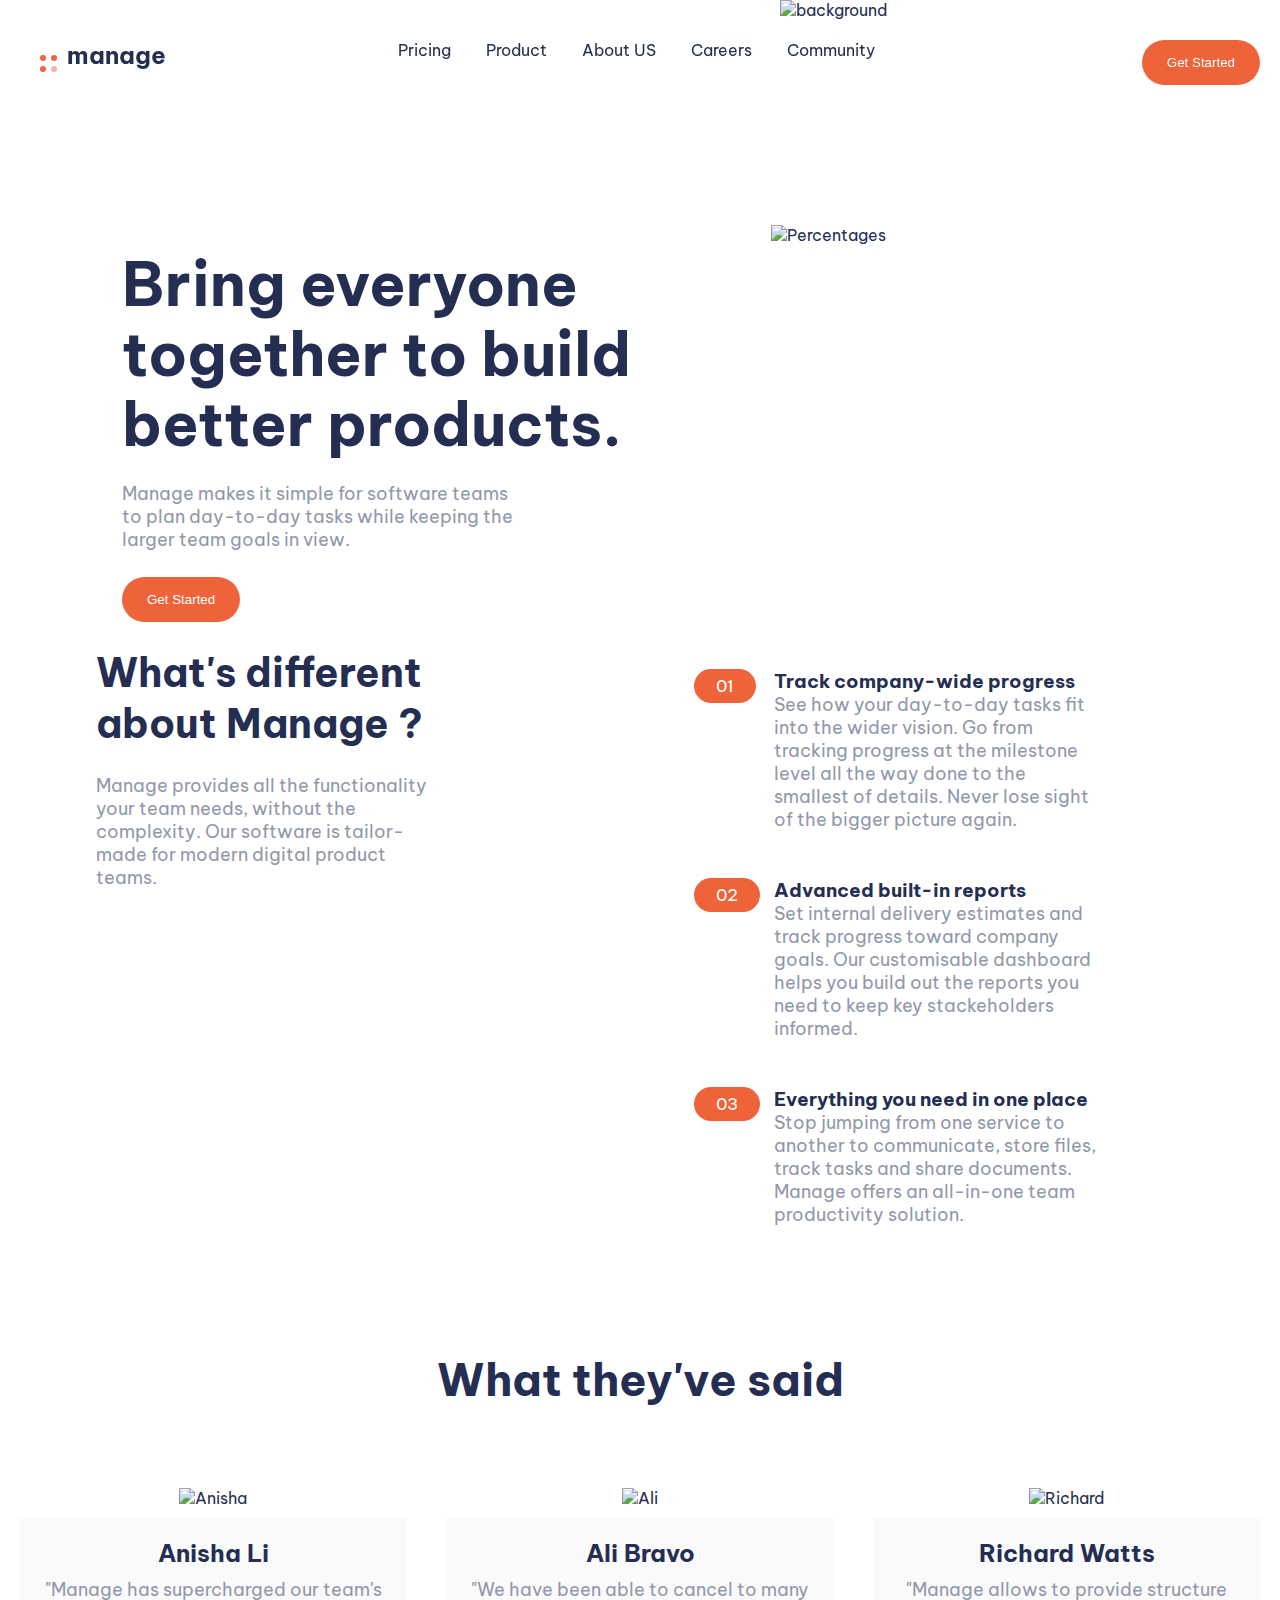
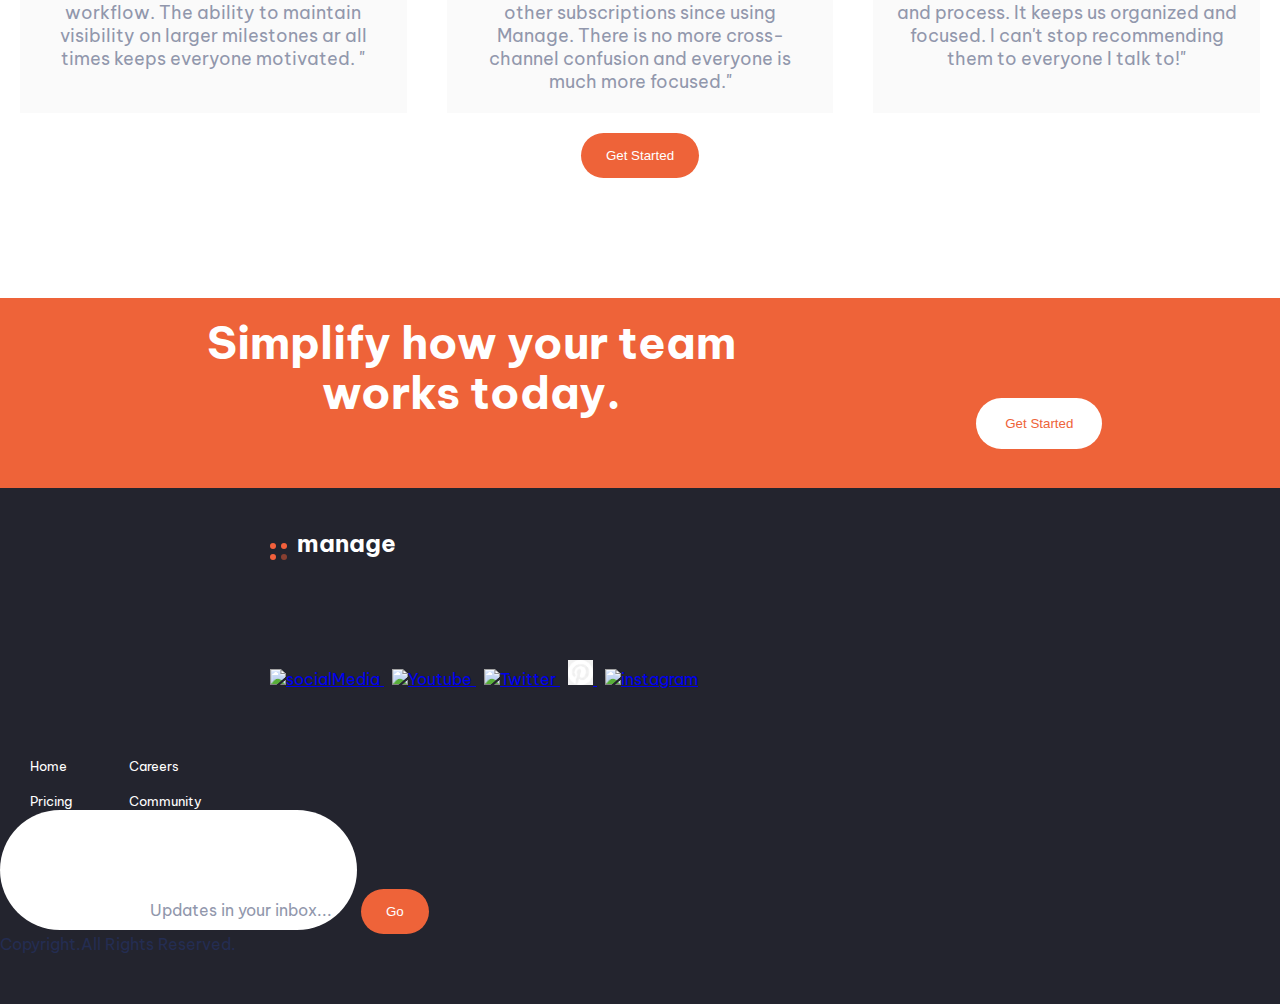
==== index.html @ 4dbe5513 "Update index.html" ====
<!DOCTYPE html>
<html lang="en">
    <head>
        <title>Manage</title>
        <link href='https://fonts.googleapis.com/css?family=Be Vietnam' rel='stylesheet'>
        <link href="manage.css" rel = "stylesheet">
        <script src = "manage.js" defer></script>
        <meta name="viewport" content="width=device-width, initial-scale=1">
        <meta name="description" content="Bring everyone 
        together to build 
        better products,
        Manage makes it simple for software teams to plan day-to-day
        tasks while keeping the larger team goals in view. What's different about Manage ?
        Manage provides all the functionality your team needs,
        without the complexity. Our software is tailor-made for modern
        digital product teams.">
    </head>
    <body>
        <img id="firstBackground" src = "https://manage-to.netlify.app/images/bg-tablet-pattern.svg" alt = "background">

       <!-- <nav id = "navbarD">
            <span><h3>manage</h3></span>
            <div id = "menu">
                <a >Pricing</a>
                <a>Product</a>
                <a>About US</a>
                <a>Careers</a>
                <a>Community</a>
            </div>
            <button class = "startButton">Get Started</button>
        </nav> -->
        <nav id = "navbarD">
            <div id = "navBar">
                <div class="logo">
                <div id="allDots">
                    <div id="dots">
                     <div class="dot" style="background-color: #f3603c;"></div> 
                     <div class="dot" style="background-color: #f3603c;"></div> 
                    </div>
                     <div id="dots2">
                    <div class="dot" style="background-color: #f3603c;"></div> 
                    <div class="dot" style="background-color: #f9b09e;"></div> 
                </div> 
            </div>
                <h2>  manage</h2> 
            </div>
            <div id="icons">
            <div class="icon"></div>
            <div class="icon"></div>
            <div class="icon"></div>
            </div>
                <div id="menu">
                <a href="pricing">Pricing</a> 
                <a href ="product">Product</a> 
                <a href="about">About US</a> 
                <a href ="careers">Careers</a> 
                <a href="communitu">Community</a> 
            <br><br>  
            </div>
               <div style="padding-bottom: 20px;"><button class = "startButton" style= "margin-right: 60px;">Get Started</button></div>
            </div>
        </nav>

        <div class = "container" id="Fcontainer">
            <div id = "firstPart">
               <pre> <h1>
Bring everyone 
together to build 
better products.</h1><p>
Manage makes it simple for software teams
to plan day-to-day tasks while keeping the 
larger team goals in view.

</p></pre>
            <button class = "startButton">Get Started</button>
            </div>
            <div id = "secPart">
                <img src="https://manage-to.netlify.app/images/illustration-intro.svg" alt="Percentages">
            </div>

        </div>

        <!--Ramas -->
        <div class = "container">
            <div id="firstPart2">
                <div id = "firstPart2Title"> What's different about Manage ?</div>
                <div id = "difference">Manage provides all the functionality your team needs,
                    without the complexity. Our software is tailor-made for modern
                    digital product teams.
                </div>
                <img id="secBackground" src = "https://manage-to.netlify.app/images/bg-tablet-pattern.svg" alt = "background">
            </div>
                                  
            <div id="secPart2">
                <div class = "description">
                    <h3>Track company-wide progress</h3>
                    <p>
                        See how your day-to-day tasks fit into the wider vision. 
                        Go from tracking progress at the milestone level all the way done 
                        to the smallest of details. Never lose sight of the bigger picture again.
                    </p>
                </div> 
                <div class = "description">
                    <h3>Advanced built-in reports</h3>
                    <p>
                        Set internal delivery estimates and track progress toward 
                        company goals. Our customisable dashboard helps you build 
                        out the reports you need to keep key stackeholders informed.
                       
                    </p>
                </div> 
                <div class = "description">
                    <h3>Everything you need in one place</h3>
                    <p>
                        Stop jumping from one service to another to
                        communicate, store files, track tasks and share documents.
                        Manage offers an all-in-one team productivity solution.
                    </p>
                </div> 
            </div>
        </div>

        <div id = "thirdContainer">
            <div id = "thirdTitle"><strong>What they've said</strong></div>
            <div id = "feedBackContainer"><!--FeedBack Container Start-->        
                <!--Manual slides inputs-->
                <input type = "radio" name = "radioBtn" id = "AnishasBtn">             
                <input type = "radio" name = "radioBtn" id = "AlisBtn">
                <input type = "radio" name = "radioBtn" id = "RichardsBtn">
        
                <div class = "feedBack firstFeedBack">
                    <img src = "https://manage-to.netlify.app/images/avatar-anisha.png" alt= "Anisha">
                    <div class="names"><strong>Anisha Li</strong></div> 
                    <p>       
                        "Manage has supercharged our team's workflow.
                        The ability to maintain visibility on larger milestones ar all times
                        keeps everyone motivated.   "
                    </p>
                </div> <!--First FeedBack--> 
                
                <div class = "feedBack">
                    <img src = "https://manage-to.netlify.app/images/avatar-ali.png" alt = "Ali">
                    <div class="names"><strong>Ali Bravo</strong></div> 
                     <p>
                        "We have been able to cancel to many other subscriptions 
                        since using Manage. There is no more
                        cross-channel confusion and everyone is much more focused."
                    </p>
                </div><!--Second FeedBack-->
    
                <div class = "feedBack">
                    <img src = "https://manage-to.netlify.app/images/avatar-richard.png" alt = "Richard">
                    <div class="names"><strong>Richard Watts</strong></div> 
                     <p>                         
                        "Manage allows to provide structure and process. It keeps us organized and focused.
                        I can't stop recommending them to everyone I talk to!"
                    </p>
                </div><!--Third FeedBack-->
            </div><!--FeedBack Container End-->
            <div id="feedBackBtns"><!--FeedBack button labels-->
                <label for = "AnishasBtn" class = "manualBtn"></label>
                <label for = "AlisBtn" class = "manualBtn"></label>
                <label for = "RichardsBtn" class = "manualBtn"></label>
            </div><!--FeedBack button labels-->

            <button class = "startButton">Get Started</button>
        </div><!--Third Container-->








        <div id="firstFooter">
            <img src = "https://manage-to.netlify.app/images/bg-tablet-pattern.svg" alt = "Background">
            <div class = "container" >
                <div id="firstPart3">
<h1>
Simplify how your team 
works today.
</h1>
</div>
            <div id="secPart3">
                <button id = "startButton3">Get Started</button>
            </div>
            <img src = "https://manage-to.netlify.app/images/bg-tablet-pattern.svg" alt = "Background">
            </div>
        </div> 
    </body>
    <footer>
        <div id="secFooter">
            <div id="miniFooter">
            <div id="firstPart4">
            <div id="manageAndsocial">
            <div class="logo">
            <div id="allDots">
                <div id="dots">
                 <div class="dot" style="background-color: #f3603c;"></div> 
                 <div class="dot" style="background-color: #f3603c;"></div> 
                </div>
                 <div id="dots2">
                <div class="dot" style="background-color: #f3603c;"></div> 
                <div class="dot" style="background-color: #883f31;"></div> 
            </div> </div>
<div><h2 style="color: #ffffff;">manage</h2></div></div>
<div id="socialMedia">
<a href="Facebook">
<img src="https://toppng.com/uploads/preview/facebook-logo-white-11549845815wclpvkfdsb.png" alt = "socialMedia">
</a> &nbsp;
<a href="Youtube">
    <img src="https://toppng.com/uploads/preview/mino-studio-white-youtube-logo-11563035796etmlfcpxdy.png" alt = "Youtube">
</a> &nbsp;
<a href="Twitter">
    <img src="https://toppng.com/uploads/preview/twitter-icon-white-transparent-11549537259z0sowbg17j.png" alt ="Twitter">
</a>&nbsp;
<a href="Pinterest">
    <img src="[data-uri]" src = "Pinterest">
</a>&nbsp;
<a href="instagram">
    <img src="https://i.pinimg.com/originals/78/ec/58/78ec584ad22b96232ef581f0ee7fdb1f.jpg" alt = "instagram">
</a>
</div>
</div>
</div>
<div id="menuFooter">
    <div id="menuColumn1">
    <a href="Home">Home</a>
    <a href="pricing">Pricing</a> 
    <a href ="product">Product</a> 
    <a href="about">About US</a> 
</div>
<div id="menuColumn2">
    <a href ="careers">Careers</a>
    <a href="communitu">Community</a>
    <a href="privacy">Privacy Policy</a>
    </div>
</div>
<diV id="secPart4">
    <label><span style ="color:#9197ac;">Updates in your inbox...</span></label>
    <button class = "startButton">Go</button>
    <div id="copyright">Copyright.All Rights Reserved.</div>
</diV>
</div>
        </div>
    </footer>
</html>
---- manage.css ----
/*تعديل رابط الصورة
تعديل firstPart html
في اكتر من firstPart//تعديل padding-left:26
تعديل margin-right start button html
*/
*{
    margin: 0;
    padding: 0;
}

body{
    font-family: 'Be Vietnam';
    overflow-x: hidden;
    color: #242d52;
    /*color: #242d52;*/
}
/*
}
body{
    background-image:url("https://manage-to.netlify.app/images/bg-tablet-pattern.svg");
    background-repeat: no-repeat;
    font-family: 'Be Vietnam';
     background-position:-380px 300px;
    color: #242d52;
}
#navBar{
    display: flex;
    justify-content: space-between;
    flex-direction: row;
    padding-top:40px;
    margin-left: 40px;
   position: relative; 
}
a{
color: #242d52;
text-decoration: none;
}
#navbarD{
    width: 100%;
    margin: 0 auto;
    display: flex;
    position: sticky;
    padding: 20px 0;
    top: 0;
    background-color: white;
    z-index: 1500;
}
#menu{
    width: 60%;
    display: flex;
    justify-content: space-evenly;
    padding-left: 20%;
}
*/
               
#firstBackground{
    position: absolute;
    width: 600px;
    height: 600px;
    top: -400;
    right: -100px;
    z-index: -6;
}

#navBar{
    width: 100%;
    display: flex;
    justify-content: space-between;
    flex-direction: row;
    padding-top:40px;
    margin-left: 40px;  
}

#navbarD{
    width: 100%;
    padding: 0 7.5% 0 0;
    position: sticky; 
    top: 0;
    z-index: 100;
}

#menu{
    display: flex;
    justify-content: space-between;
    margin: 0 auto;
    width: 40%;
}

#menu a{
color: #242d52;
text-decoration: none;
}

#menu a:hover{
    text-decoration-color: #ee6339;
    text-decoration-line: underline;      
}

.container{
    display: flex;
    flex-direction: row;
    justify-content: space-between;
    width: 85%;                           
    margin: 0 auto;
}
                               
#firstPart{
font-size:30px;
margin-top: 40px;
padding-left: 26px;
width: 40%;
}

h1{
    line-height: 70px;
    font-family: 'Be Vietnam';
}

#firstPart p{
    font-size:18px;
    font-family: 'Be Vietnam';
    color: #9197ac;
}

#secPart{
    /*تعديل padding 100-> 120 &width:38*/

    padding-top: 120px;
    width:38%;
   /* padding-right: 80px;*/
}

p{
    font-size: large;
    font-family: 'Be Vietnam';
    color: #9197ac;
}

#firstPart2{
    width: 40%;
    position: relative;
    /* margin : 0 auto;*/
}

#firstPart2Title{    
    color: #242d52; 
    margin: 25px 0;
    font-size: 40px;
    font-weight: bolder;
}

#difference{
    width: 80%;
    margin-top: 10px;
    color: #9197ac;
    font-size: 18px;
}

#secPart2{
    width:40%;
}

.description h3{
    margin: 0 25px;
    color: #242d52;
}

.description{
    margin: 25px 0;
}

.description p{
    margin: 0 25px;
    width:75%;
    color: #9197ac;
}

.description::before{
    background-color: #ee6339;
    content: '01';
    position: relative;
    left: 0;
    border-radius: 2rem;
    padding: 6px 22px;
    bottom: -28px;
    left: -55px;                                     
    color: white;
    font-size: 17px;
}
.description:nth-child(2)::before{
    content: '02';   
}

.description:nth-child(3)::before{
    content: '03';   
}


#thirdContainer button{
    margin-top: 20px;
}

#thirdContainer input{
    display: none;
}

#thirdContainer{
    padding-top: 100px;
    text-align: center;
    width: 100%;
    margin: 0 auto;
}

#thirdTitle{
    color: #242d52;
    font-size: 45px;
}



#feedBackContainer{
    display: flex;
    width: 100%;
    padding-top: 110px;
    /*justify-content: space-evenly;*/
}

.feedBack{
    width: 40vw;
    background-color: #fafafa;
    text-align: center;
    margin: 0 20px;
    padding-bottom: 10px;
}

.feedBack img{
    position: relative;
    top: -30px;
    width: 80px;
    height: 80px;
}

.names{
    color: #242d52;
    font-size: 24px;

}

.feedBack p{
    color: #9197ac;
    padding: 10px 22px;
}                      

#secBackground{
    position: absolute;
    width: 600px;
    height: 700px;
    right: 280px;
    z-index: -6;
    margin-top: 70px;
}

@media screen and (max-width: 1000px){                                                         
    .icon{
        width: 35px;
        height: 5px;
        background-color: #242d52;
        margin: 6px 0;
      }
      #navBar {
        display: flex;
        position: relative;
      }
      #icons{
        position: absolute;
        right: 0;
      }
    #firstPart{
        width: 100%;
        padding-left: 10%;
        padding-bottom: 20%;
    }
    #secPart img{
    padding-left: 10%;
    }

    #Fcontainer{
        display: flex;
        flex-direction: column-reverse;
    }
    #PhoneMenu{
        top:-200px;
       }
    /*Add margin- bottom to the firstPart1 to keep the background photo*/

     .container{
         display: grid; 
         grid-template-columns: auto;  
     }           

     #firstPart2{
         width: 100%;
         text-align: center;
     }

     #firstPart2Title{    
         color: #242d52; 
         margin: 25px 0;
         font-size: 40px;
         width: 60%;
         margin : 0 auto;
         font-weight: bolder;
     }

     #difference{
         width: 70%;
         margin: 0 auto;
         margin-top: 15px;
         color: #9197ac;
         line-height: 36px;
         font-size: 20px;
         margin-bottom: 80px;
     }    

     #secPart2{
         width:100%;
     }

     .description{
         margin: 25px 20px;
     }

     .description h3{
         margin: 25px 0 15px;
         color: #242d52;
         background-color: #fff0eb;
         padding: 5px 0;
     }

     .description p{
         margin: 25px 0 60px;
         width:100%;
         color: #9197ac;
         line-height: 35px;
     }

     .description h3::before{
         background-color: #ee6339;
         content: '01';
         position: relative;
         /*left: 0;*/
         border-radius: 2rem;
         padding: 7.5px 24px;
         left: -50px;
         bottom: 1px;                                     
         color: white;
         font-size: 16px;
     }
     .description:nth-child(2)::before{
         content: '02';   
     }

     .description h3:nth-child(3)::before{
         content: '03';   
     }
     .description::before{
         display:none;
     }              

     #thirdContainer{
         padding-top: 100px;
         text-align: center;
         width: 100%;
         margin: 0 auto;
     }

     #thirdTitle{
         color: #242d52;
         font-size: 45px;
     }

     #feedBackContainer{
         display: flex;
         padding-top: 110px;
         /*justify-content: space-evenly;*/
     }

     .feedBack{
         width: 90%;
         background-color: #fafafa;
         text-align: center;
         margin: 0 20px;
         padding-bottom: 10px;
     }

     .feedBack img{
         position: relative;
         top: -30px;
         width: 80px;
         height: 80px;
     }

     .names{
         color: #242d52;
         font-size: 24px;

     }
     .feedBack p{
         color: #9197ac;
         padding: 10px 22px;
     }

     #thirdContainer button{
         margin-top: 20px;
     } 
     #firstFooter{
            margin-top: 120px; 
            padding: 20px 7.5% 20px;
            height: 270px;
            overflow-y: hidden;
            display: flex;
            position: relative;
            flex-direction: column;
            padding-bottom: 40px;
            padding-top: 40px;
        }

        #copyright{
            position: absolute;
            top: 60px;
        }

      #miniFooter{
          display: flex;
          flex-direction: column-reverse;
      }
      #menuFooter{
          padding-left: 30%;
      }
    #socialMedia{
        display: flex;
        flex-direction: row;
        padding-bottom: 20px;
    }
    #manageAndsocial{
        display: flex;
        flex-direction: column-reverse;

    }
 }


@media screen and (max-width: 1000px){    
    /*Add margin- bottom to the firstPart1 to keep the background photo*/
   body{
    font-family: 'Be Vietnam';
    color: #242d52;
    /*color: #242d52;*/
    }

    .container{
        display: grid; 
        grid-template-columns: auto;  
    }           

    #firstPart2{
        width: 100%;
        text-align: center;
    }
    
    #firstPart2Title{    
        color: #242d52; 
        margin: 25px 0;
        font-size: 40px;
        width: 60%;
        margin : 0 auto;
        font-weight: bolder;
    }
    
    #difference{
        width: 70%;
        margin: 0 auto;
        margin-top: 15px;
        color: #9197ac;
        line-height: 36px;
        font-size: 20px;
        margin-bottom: 80px;
    }    

    #secPart2{
        width:100%;
    }
    
    .description{
        margin: 25px 20px;
    }

    .description h3{
        margin: 25px 0 15px;
        color: #242d52;
       background-color: #fff0eb;
        padding: 5px 0;
    }
    
    .description p{
        margin: 25px 0 60px;
        width:100%;
        color: #9197ac;
        line-height: 35px;
    }
    
    .description h3::before{
        background-color: #ee6339;
        content: '01';
        position: relative;
        border-radius: 2rem;
        padding: 7.5px 24px;
        left: -50px;
        bottom: 1px;                                     
        color: white;
        font-size: 16px;
    }
    
    .description:nth-child(2) h3::before{
        content: '02';   
    }
    
    .description:last-child h3::before{
        content: '03';   
    }
            
    #secBackground, #firstBackground{
        display: none;
    }

    /*Third Container(the thirdPart from the page)*/
    #thirdContainer{
        text-align: center;  
        padding-top: 100px;
    }

    #thirdTitle{
        margin: 20px 0;
        color: #242d52;
        font-size: 45px;
    } 

    /*FeedBack start */   
    #feedBackContainer{
        padding-top: 110px; 
        display: flex;
        align-items: center;   
    }
    
    .feedBack{
        display: block;
        background-color: #fafafa;
        text-align: center;
        margin:0 7.5vw;
        padding-bottom: 10px;
        width: 100%;
        transition: 1.5s;  
    }

    .feedBack p{
        padding-top: 15px;
        width: 80vw;
        line-height: 35px;
    }
    /*FeedBack end (from the thirdPartContainer)*/   

    /*Manual buttons start*/     
    #thirdContainer input{
        display: none;
    }

    #feedBackBtns{   
        margin-top: -40px;
        display: flex;
        justify-content: center;
    }

    .manualBtn{
        border: 3px solid #ee6339;
        cursor: pointer;
        padding: 5px;
        border-radius: 10px;
        transition: 1s;
        margin-right: 40px;
    }
    
    .manualBtn:hover{
        background: #ee6339;
    }

    #AnishasBtn:checked ~ .firstFeedBack{
        margin-left: 0;
    }
    
    #AlisBtn:checked ~ .firstFeedBack{
        margin-left: -100%;
    }
    
    #RichardsBtn:checked ~ .firstFeedBack{
        margin-left: -200%;
    }
    /*Manual buttons end*/ 
    /*Third Container end(the thirdPart from the page)*/

}

.manualBtn{
    display: none;
}
       
.startButton{
    color:#ffffff;
    background-color: #ee6339;
    border: none;
    padding: 15px 25px;
    border-radius: 5rem;
    cursor: pointer;
}

.startButton:hover{
    box-shadow: 0 0 15px 0 #ee6339;
}

#startButton3{
    color: #ee6339;
    background-color: #ffffff;
    border: none;
    padding: 18px 29px;
    border-radius: 5rem;
    cursor: pointer;
    margin-top: 80px;
    position: absolute;
    right: 0;                                   
}

#firstFooter{
/*background : url("https://manage-to.netlify.app/images/bg-tablet-pattern.svg");*/
    background-color: #ee6339;
   /* width:100%;*/
    margin-top: 120px; 
    color: #ffffff;
    padding: 20px 7.5% 20px;
    height: 150px;
    overflow: hidden;
    display: flex;
    position: relative;
}

#firstFooter img:nth-child(1){
    width: 584px;                            
    height: 600px;
    opacity: 10%;
    position: absolute;
    top: -39px;
    left: 76px;
}

#secPart3 + img{
    width:600px;
    height: 600px;
    opacity: 10%;
    position: absolute;
    right: -381px;
    bottom: 40px;

}

#firstFooter h1 {
    line-height: 40px;
    position: relative;
    left: 0;
}

#firstPart3{
    width: 50%;
}

#secPart3{
    position: relative;
    width: 40%;
}

#dots{
    display: flex;
    flex-direction: column;
    gap: 5px;
}
#dots2{
    flex-direction: column;
    display: flex;
    gap:5px;
}
.dot {
    height: 6px;
    width: 6px;
    background-color: #bbb;
    border-radius: 50%;
}
                                  
#allDots{
      margin-top: 15px;
      display: flex;
      gap:5px;
    }

#secFooter{
    width: 100%;
    display: flex;
    background-color: #23242e;
    padding-bottom: 50px;
}

.logo{
    gap:10px;
    display: flex;
    flex-direction:row ;
}
  
  #menuFooter a{
    color: #ffffff;
    text-decoration: none;
    font-size: small;
    line-height:35px ;
  }
  
  #menuFooter{
      display: flex;
      flex-direction: row;
      gap:40px;
      padding-left: 30px;
      padding-top: 60px;
  }
  
  #secFooter .logo{
      padding-bottom: 100px;
  }
  
  #firstPart4 {
      padding-left:270px;
      padding-top:40px ;
      padding-right: 200px;
  }
  
  #secFooter img {
      width: 25px;
      height: 25px;
  }

  #menuColumn1{
   display: flex;
   flex-direction: column;
}

#menuColumn2{
    display: flex;
    flex-direction: column;
}

#menuFooter a:hover{
    color: #ee6339;      
    }

    #firstPart3{
        width: 70%;
        margin: 0 auto;
        text-align: center;
    }

    #firstPart3 h1{
    font-size: 45px;
    line-height:50px ;
    }

    label{
        background-color: #ffffff;
        padding: 10px 25px;
        border-radius: 5rem;
        cursor: pointer;
        margin-top: 80px;
           padding-top:90px;
           padding-left: 150px;
    }
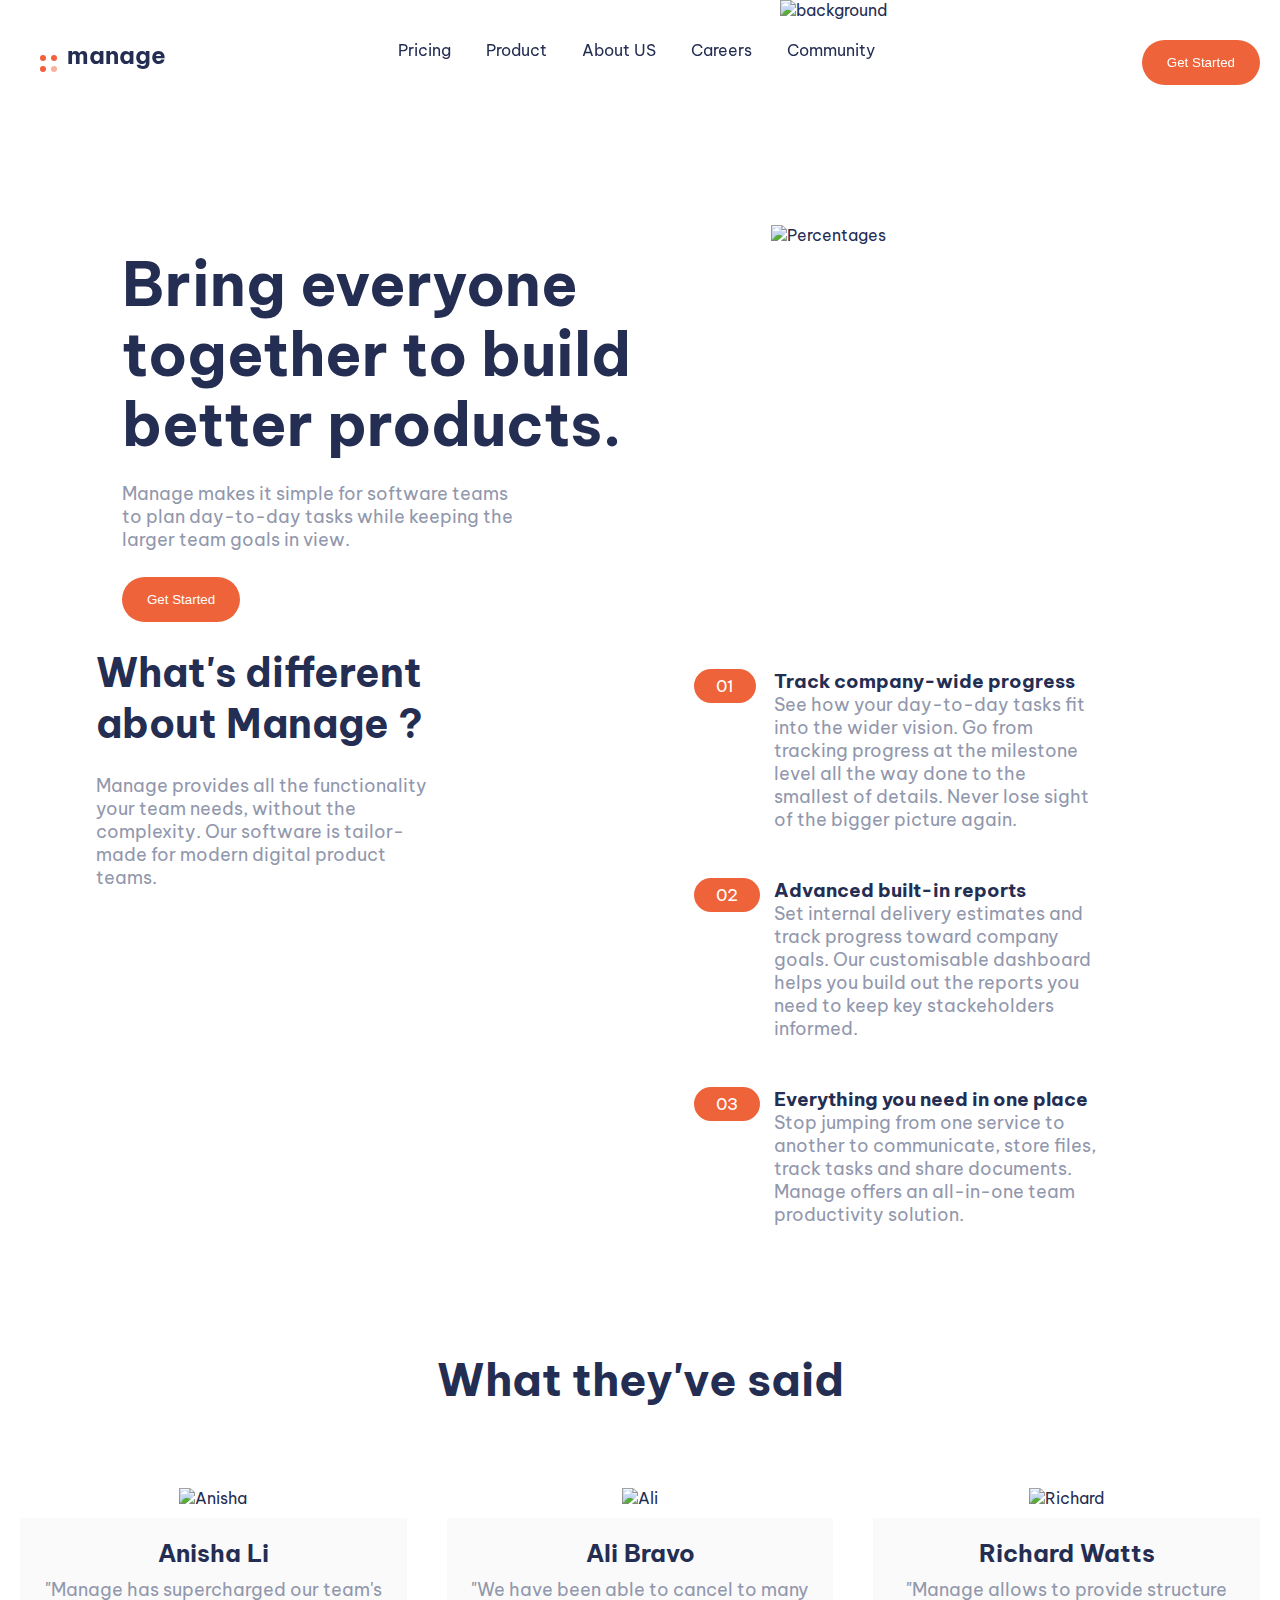
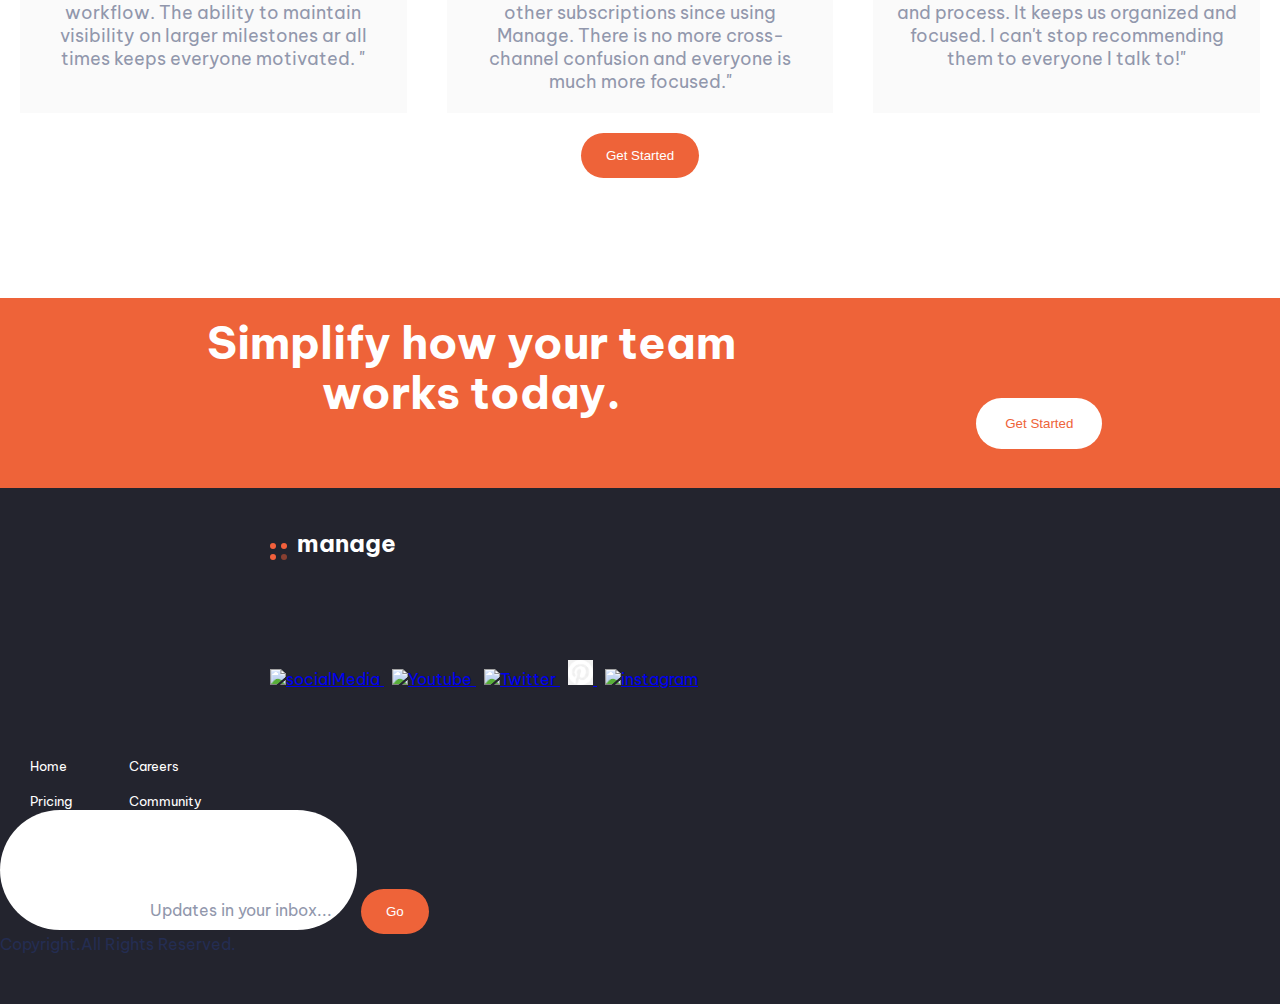
==== commit fae9b4f0: "فثسف" ====
--- a/index.html
+++ b/index.html
@@ -80,6 +80,8 @@
 
         </div>
 
+        <!--Ramas -->
+        <!--Ramas -->
         <!--Ramas -->
         <div class = "container">
             <div id="firstPart2">
--- a/manage.css
+++ b/manage.css
@@ -14,44 +14,6 @@
     color: #242d52;
     /*color: #242d52;*/
 }
-/*
-}
-body{
-    background-image:url("https://manage-to.netlify.app/images/bg-tablet-pattern.svg");
-    background-repeat: no-repeat;
-    font-family: 'Be Vietnam';
-     background-position:-380px 300px;
-    color: #242d52;
-}
-#navBar{
-    display: flex;
-    justify-content: space-between;
-    flex-direction: row;
-    padding-top:40px;
-    margin-left: 40px;
-   position: relative; 
-}
-a{
-color: #242d52;
-text-decoration: none;
-}
-#navbarD{
-    width: 100%;
-    margin: 0 auto;
-    display: flex;
-    position: sticky;
-    padding: 20px 0;
-    top: 0;
-    background-color: white;
-    z-index: 1500;
-}
-#menu{
-    width: 60%;
-    display: flex;
-    justify-content: space-evenly;
-    padding-left: 20%;
-}
-*/
                
 #firstBackground{
     position: absolute;
@@ -259,196 +221,6 @@
     z-index: -6;
     margin-top: 70px;
 }
-
-@media screen and (max-width: 1000px){                                                         
-    .icon{
-        width: 35px;
-        height: 5px;
-        background-color: #242d52;
-        margin: 6px 0;
-      }
-      #navBar {
-        display: flex;
-        position: relative;
-      }
-      #icons{
-        position: absolute;
-        right: 0;
-      }
-    #firstPart{
-        width: 100%;
-        padding-left: 10%;
-        padding-bottom: 20%;
-    }
-    #secPart img{
-    padding-left: 10%;
-    }
-
-    #Fcontainer{
-        display: flex;
-        flex-direction: column-reverse;
-    }
-    #PhoneMenu{
-        top:-200px;
-       }
-    /*Add margin- bottom to the firstPart1 to keep the background photo*/
-
-     .container{
-         display: grid; 
-         grid-template-columns: auto;  
-     }           
-
-     #firstPart2{
-         width: 100%;
-         text-align: center;
-     }
-
-     #firstPart2Title{    
-         color: #242d52; 
-         margin: 25px 0;
-         font-size: 40px;
-         width: 60%;
-         margin : 0 auto;
-         font-weight: bolder;
-     }
-
-     #difference{
-         width: 70%;
-         margin: 0 auto;
-         margin-top: 15px;
-         color: #9197ac;
-         line-height: 36px;
-         font-size: 20px;
-         margin-bottom: 80px;
-     }    
-
-     #secPart2{
-         width:100%;
-     }
-
-     .description{
-         margin: 25px 20px;
-     }
-
-     .description h3{
-         margin: 25px 0 15px;
-         color: #242d52;
-         background-color: #fff0eb;
-         padding: 5px 0;
-     }
-
-     .description p{
-         margin: 25px 0 60px;
-         width:100%;
-         color: #9197ac;
-         line-height: 35px;
-     }
-
-     .description h3::before{
-         background-color: #ee6339;
-         content: '01';
-         position: relative;
-         /*left: 0;*/
-         border-radius: 2rem;
-         padding: 7.5px 24px;
-         left: -50px;
-         bottom: 1px;                                     
-         color: white;
-         font-size: 16px;
-     }
-     .description:nth-child(2)::before{
-         content: '02';   
-     }
-
-     .description h3:nth-child(3)::before{
-         content: '03';   
-     }
-     .description::before{
-         display:none;
-     }              
-
-     #thirdContainer{
-         padding-top: 100px;
-         text-align: center;
-         width: 100%;
-         margin: 0 auto;
-     }
-
-     #thirdTitle{
-         color: #242d52;
-         font-size: 45px;
-     }
-
-     #feedBackContainer{
-         display: flex;
-         padding-top: 110px;
-         /*justify-content: space-evenly;*/
-     }
-
-     .feedBack{
-         width: 90%;
-         background-color: #fafafa;
-         text-align: center;
-         margin: 0 20px;
-         padding-bottom: 10px;
-     }
-
-     .feedBack img{
-         position: relative;
-         top: -30px;
-         width: 80px;
-         height: 80px;
-     }
-
-     .names{
-         color: #242d52;
-         font-size: 24px;
-
-     }
-     .feedBack p{
-         color: #9197ac;
-         padding: 10px 22px;
-     }
-
-     #thirdContainer button{
-         margin-top: 20px;
-     } 
-     #firstFooter{
-            margin-top: 120px; 
-            padding: 20px 7.5% 20px;
-            height: 270px;
-            overflow-y: hidden;
-            display: flex;
-            position: relative;
-            flex-direction: column;
-            padding-bottom: 40px;
-            padding-top: 40px;
-        }
-
-        #copyright{
-            position: absolute;
-            top: 60px;
-        }
-
-      #miniFooter{
-          display: flex;
-          flex-direction: column-reverse;
-      }
-      #menuFooter{
-          padding-left: 30%;
-      }
-    #socialMedia{
-        display: flex;
-        flex-direction: row;
-        padding-bottom: 20px;
-    }
-    #manageAndsocial{
-        display: flex;
-        flex-direction: column-reverse;
-
-    }
- }
-
 
 @media screen and (max-width: 1000px){    
     /*Add margin- bottom to the firstPart1 to keep the background photo*/
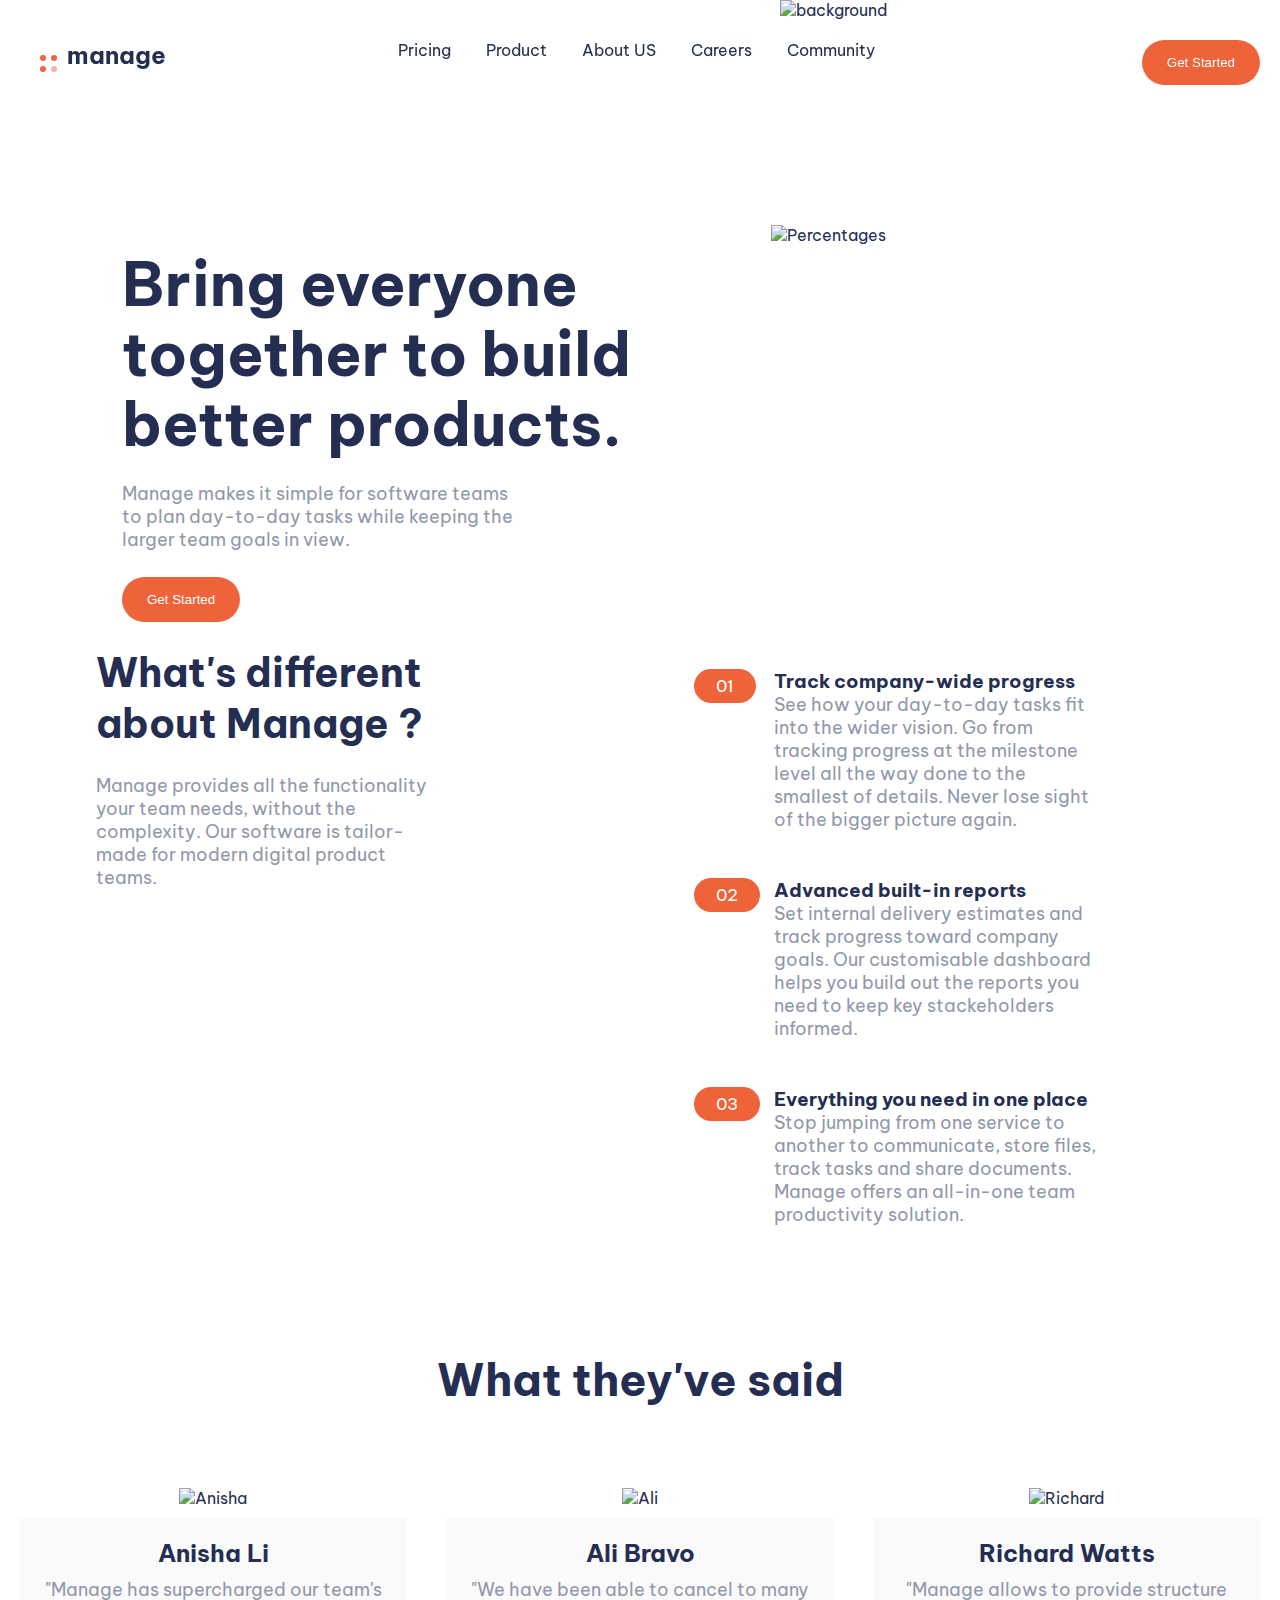
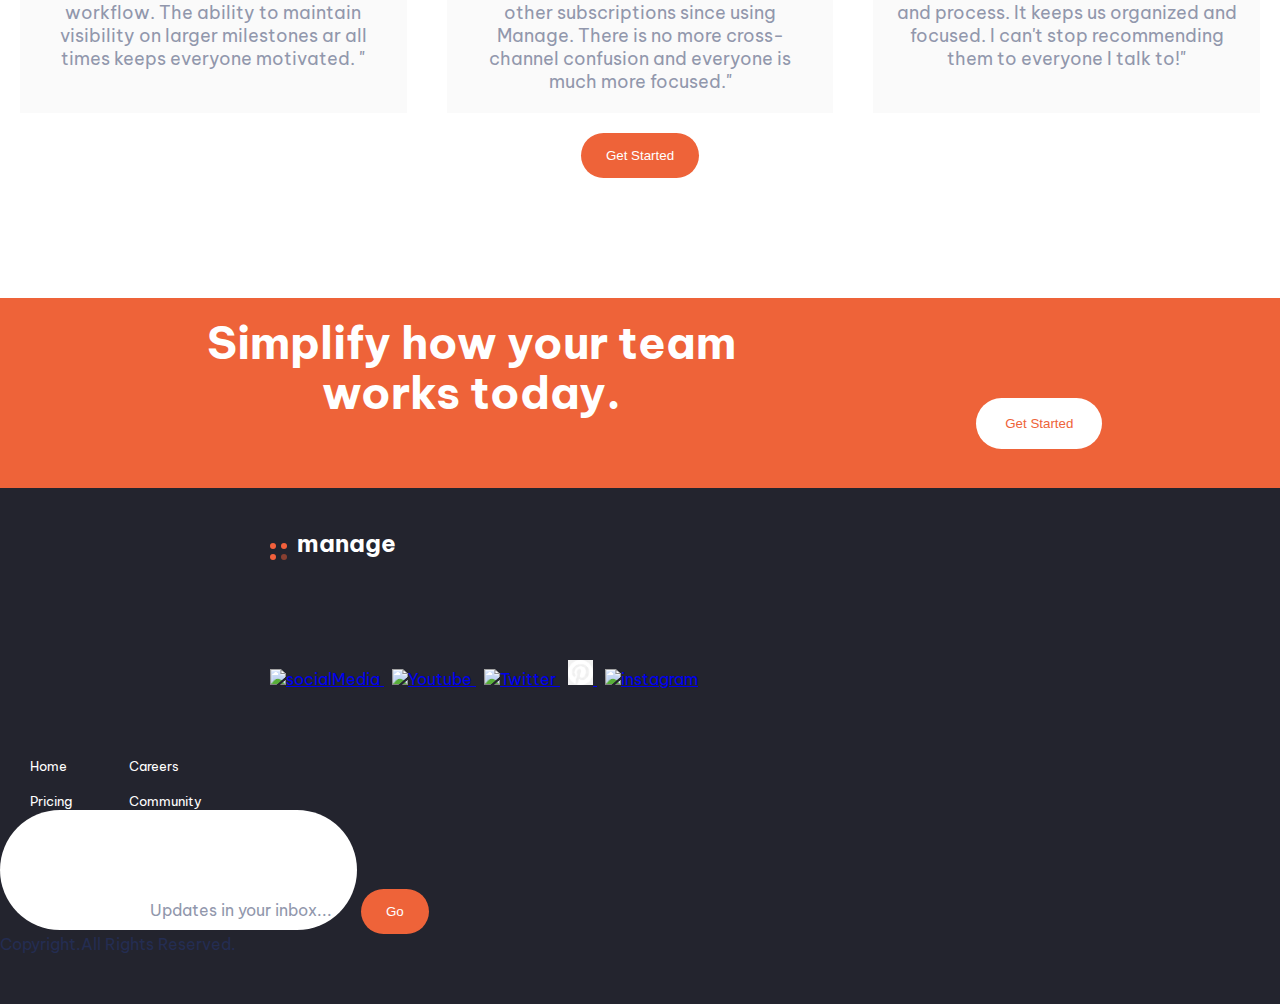
==== commit 773eec0c: "Merge pull request #8 from Ayaj003/patch-8" ====
--- a/index.html
+++ b/index.html
@@ -17,18 +17,6 @@
     </head>
     <body>
         <img id="firstBackground" src = "https://manage-to.netlify.app/images/bg-tablet-pattern.svg" alt = "background">
-
-       <!-- <nav id = "navbarD">
-            <span><h3>manage</h3></span>
-            <div id = "menu">
-                <a >Pricing</a>
-                <a>Product</a>
-                <a>About US</a>
-                <a>Careers</a>
-                <a>Community</a>
-            </div>
-            <button class = "startButton">Get Started</button>
-        </nav> -->
         <nav id = "navbarD">
             <div id = "navBar">
                 <div class="logo">
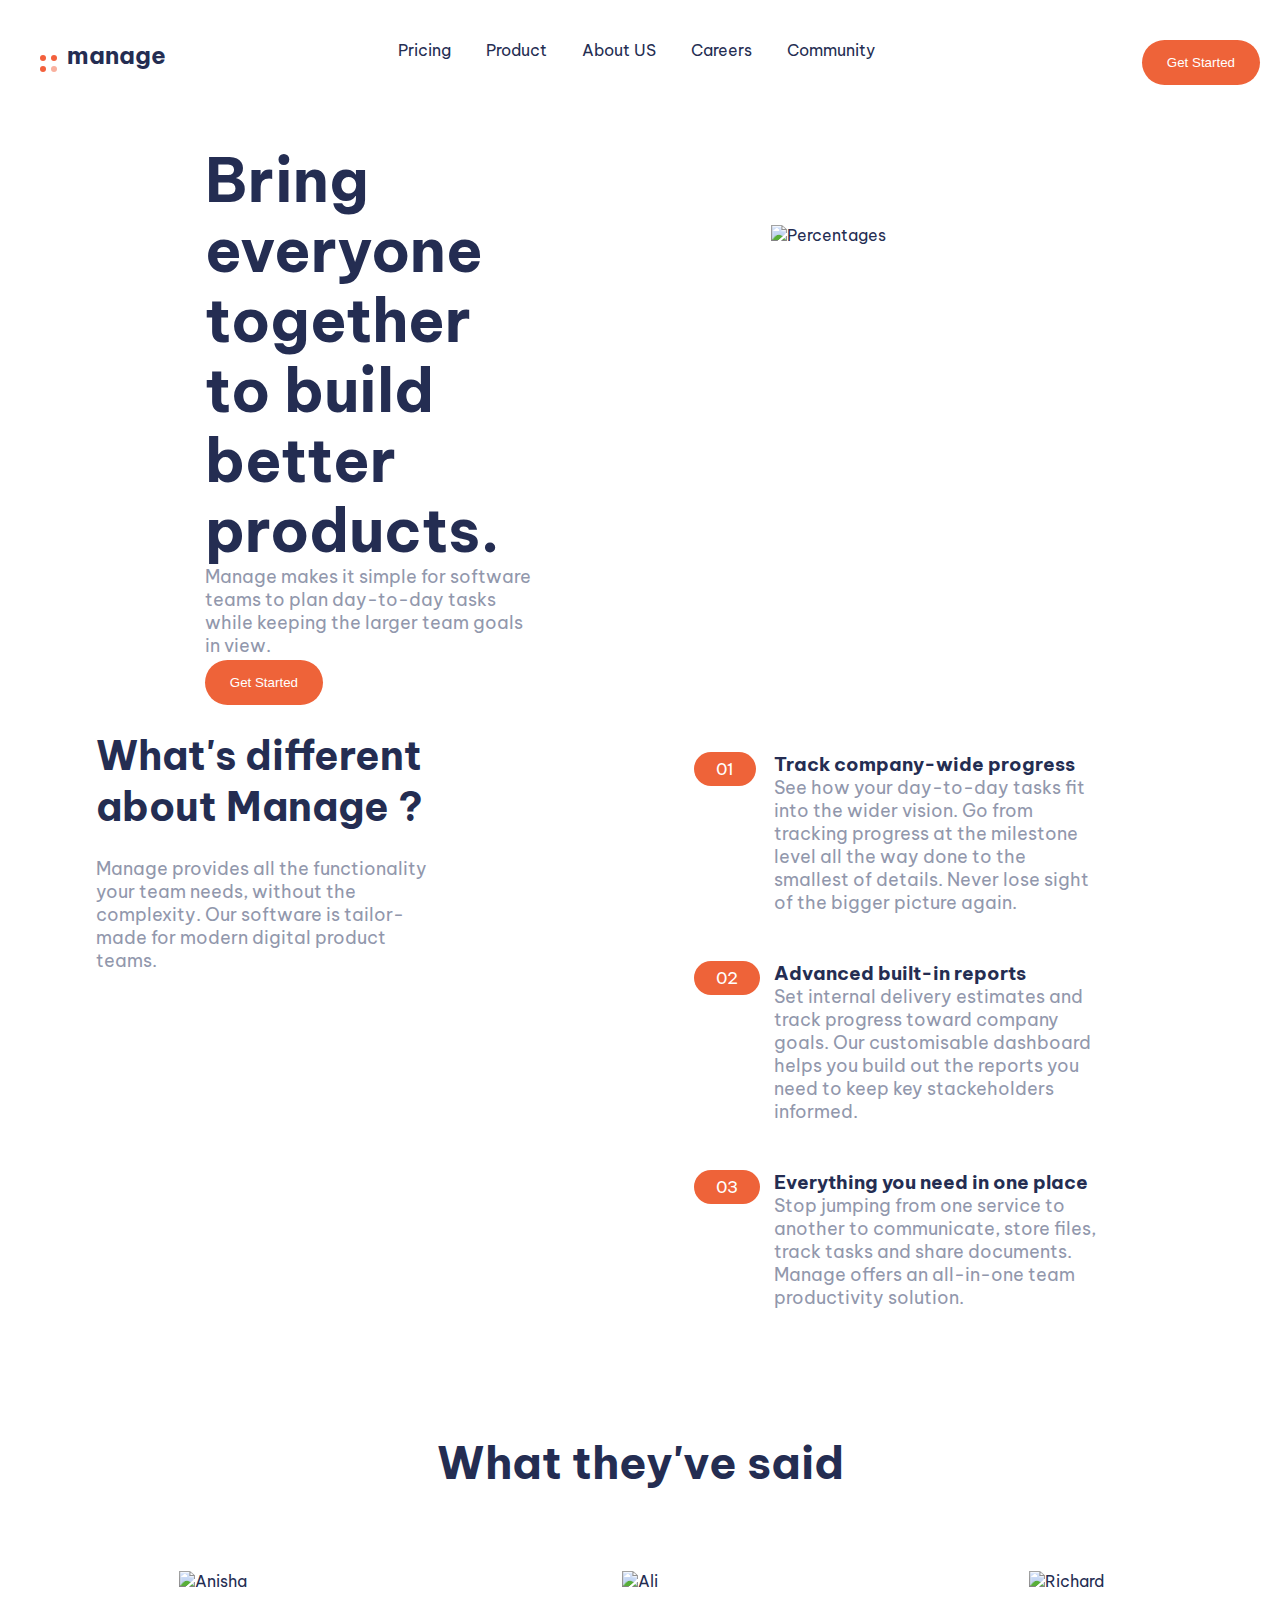
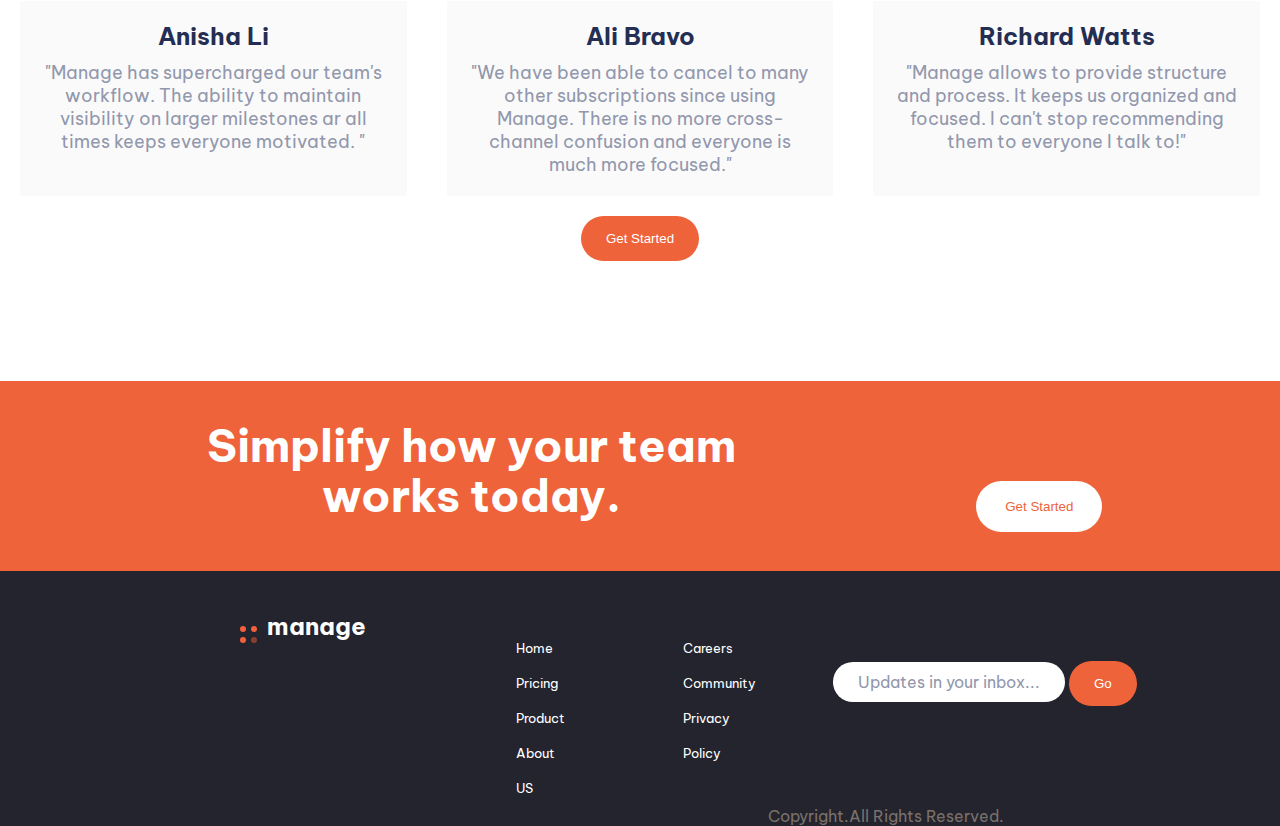
==== commit df1584c6: "Update index.html" ====
--- a/index.html
+++ b/index.html
@@ -1,7 +1,9 @@
+
 <!DOCTYPE html>
 <html lang="en">
     <head>
         <title>Manage</title>
+        <link rel="stylesheet" href="https://cdnjs.cloudflare.com/ajax/libs/font-awesome/4.7.0/css/font-awesome.min.css">
         <link href='https://fonts.googleapis.com/css?family=Be Vietnam' rel='stylesheet'>
         <link href="manage.css" rel = "stylesheet">
         <script src = "manage.js" defer></script>
@@ -17,6 +19,18 @@
     </head>
     <body>
         <img id="firstBackground" src = "https://manage-to.netlify.app/images/bg-tablet-pattern.svg" alt = "background">
+
+       <!-- <nav id = "navbarD">
+            <span><h3>manage</h3></span>
+            <div id = "menu">
+                <a >Pricing</a>
+                <a>Product</a>
+                <a>About US</a>
+                <a>Careers</a>
+                <a>Community</a>
+            </div>
+            <button class = "startButton">Get Started</button>
+        </nav> -->
         <nav id = "navbarD">
             <div id = "navBar">
                 <div class="logo">
@@ -51,7 +65,7 @@
 
         <div class = "container" id="Fcontainer">
             <div id = "firstPart">
-               <pre> <h1>
+                <h1>
 Bring everyone 
 together to build 
 better products.</h1><p>
@@ -59,7 +73,7 @@
 to plan day-to-day tasks while keeping the 
 larger team goals in view.
 
-</p></pre>
+</p>
             <button class = "startButton">Get Started</button>
             </div>
             <div id = "secPart">
@@ -68,8 +82,6 @@
 
         </div>
 
-        <!--Ramas -->
-        <!--Ramas -->
         <!--Ramas -->
         <div class = "container">
             <div id="firstPart2">
@@ -156,13 +168,6 @@
             <button class = "startButton">Get Started</button>
         </div><!--Third Container-->
 
-
-
-
-
-
-
-
         <div id="firstFooter">
             <img src = "https://manage-to.netlify.app/images/bg-tablet-pattern.svg" alt = "Background">
             <div class = "container" >
@@ -179,11 +184,9 @@
             </div>
         </div> 
     </body>
-    <footer>
+    <footer id="footer">
         <div id="secFooter">
-            <div id="miniFooter">
             <div id="firstPart4">
-            <div id="manageAndsocial">
             <div class="logo">
             <div id="allDots">
                 <div id="dots">
@@ -196,48 +199,15 @@
             </div> </div>
 <div><h2 style="color: #ffffff;">manage</h2></div></div>
 <div id="socialMedia">
-<a href="Facebook">
-<img src="https://toppng.com/uploads/preview/facebook-logo-white-11549845815wclpvkfdsb.png" alt = "socialMedia">
-</a> &nbsp;
-<a href="Youtube">
-    <img src="https://toppng.com/uploads/preview/mino-studio-white-youtube-logo-11563035796etmlfcpxdy.png" alt = "Youtube">
-</a> &nbsp;
-<a href="Twitter">
-    <img src="https://toppng.com/uploads/preview/twitter-icon-white-transparent-11549537259z0sowbg17j.png" alt ="Twitter">
-</a>&nbsp;
-<a href="Pinterest">
-    <img src="[data-uri]
-    [base64]
-    [base64]
-    [base64]
-    [base64]
-    [base64]
-    [base64]
-    [base64]
-    [base64]
-    [base64]
-    [base64]
-    [base64]
-    [base64]
-    [base64]
-    [base64]
-    [base64]
-    [base64]
-    [base64]
-    [base64]
-    [base64]
-    [base64]
-    [base64]
-    [base64]
-    [base64]
-    [base64]" src = "Pinterest">
-</a>&nbsp;
-<a href="instagram">
-    <img src="https://i.pinimg.com/originals/78/ec/58/78ec584ad22b96232ef581f0ee7fdb1f.jpg" alt = "instagram">
-</a>
-</div>
-</div>
-</div>
+<a href="#" class="fa"></a>
+<a href="#" class="fa"></a>
+<a href="#" class="fa"></a>
+<a href="#" class="fa"></a>
+<a href="#" class="fa"></a>
+</div>
+
+</div>
+<div id="menuAndsec">
 <div id="menuFooter">
     <div id="menuColumn1">
     <a href="Home">Home</a>
@@ -249,14 +219,15 @@
     <a href ="careers">Careers</a>
     <a href="communitu">Community</a>
     <a href="privacy">Privacy Policy</a>
+    
     </div>
 </div>
 <diV id="secPart4">
     <label><span style ="color:#9197ac;">Updates in your inbox...</span></label>
     <button class = "startButton">Go</button>
-    <div id="copyright">Copyright.All Rights Reserved.</div>
+</diV>    
 </diV>
 </div>
-        </div>
+<div id="copyright">Copyright.All Rights Reserved.</div>
     </footer>
 </html>
--- a/manage.css
+++ b/manage.css
@@ -14,6 +14,44 @@
     color: #242d52;
     /*color: #242d52;*/
 }
+/*
+}
+body{
+    background-image:url("https://manage-to.netlify.app/images/bg-tablet-pattern.svg");
+    background-repeat: no-repeat;
+    font-family: 'Be Vietnam';
+     background-position:-380px 300px;
+    color: #242d52;
+}
+#navBar{
+    display: flex;
+    justify-content: space-between;
+    flex-direction: row;
+    padding-top:40px;
+    margin-left: 40px;
+   position: relative; 
+}
+a{
+color: #242d52;
+text-decoration: none;
+}
+#navbarD{
+    width: 100%;
+    margin: 0 auto;
+    display: flex;
+    position: sticky;
+    padding: 20px 0;
+    top: 0;
+    background-color: white;
+    z-index: 1500;
+}
+#menu{
+    width: 60%;
+    display: flex;
+    justify-content: space-evenly;
+    padding-left: 20%;
+}
+*/
                
 #firstBackground{
     position: absolute;
@@ -39,6 +77,7 @@
     position: sticky; 
     top: 0;
     z-index: 100;
+    background-color: white;
 }
 
 #menu{
@@ -69,8 +108,8 @@
 #firstPart{
 font-size:30px;
 margin-top: 40px;
-padding-left: 26px;
-width: 40%;
+padding-left: 10%;
+width: 30%;
 }
 
 h1{
@@ -221,170 +260,13 @@
     z-index: -6;
     margin-top: 70px;
 }
-
-@media screen and (max-width: 1000px){    
-    /*Add margin- bottom to the firstPart1 to keep the background photo*/
-   body{
-    font-family: 'Be Vietnam';
-    color: #242d52;
-    /*color: #242d52;*/
-    }
-
-    .container{
-        display: grid; 
-        grid-template-columns: auto;  
-    }           
-
-    #firstPart2{
-        width: 100%;
-        text-align: center;
-    }
-    
-    #firstPart2Title{    
-        color: #242d52; 
-        margin: 25px 0;
-        font-size: 40px;
-        width: 60%;
-        margin : 0 auto;
-        font-weight: bolder;
-    }
-    
-    #difference{
-        width: 70%;
-        margin: 0 auto;
-        margin-top: 15px;
-        color: #9197ac;
-        line-height: 36px;
-        font-size: 20px;
-        margin-bottom: 80px;
-    }    
-
-    #secPart2{
-        width:100%;
-    }
-    
-    .description{
-        margin: 25px 20px;
-    }
-
-    .description h3{
-        margin: 25px 0 15px;
-        color: #242d52;
-       background-color: #fff0eb;
-        padding: 5px 0;
-    }
-    
-    .description p{
-        margin: 25px 0 60px;
-        width:100%;
-        color: #9197ac;
-        line-height: 35px;
-    }
-    
-    .description h3::before{
-        background-color: #ee6339;
-        content: '01';
-        position: relative;
-        border-radius: 2rem;
-        padding: 7.5px 24px;
-        left: -50px;
-        bottom: 1px;                                     
-        color: white;
-        font-size: 16px;
-    }
-    
-    .description:nth-child(2) h3::before{
-        content: '02';   
-    }
-    
-    .description:last-child h3::before{
-        content: '03';   
-    }
-            
-    #secBackground, #firstBackground{
-        display: none;
-    }
-
-    /*Third Container(the thirdPart from the page)*/
-    #thirdContainer{
-        text-align: center;  
-        padding-top: 100px;
-    }
-
-    #thirdTitle{
-        margin: 20px 0;
-        color: #242d52;
-        font-size: 45px;
-    } 
-
-    /*FeedBack start */   
-    #feedBackContainer{
-        padding-top: 110px; 
-        display: flex;
-        align-items: center;   
-    }
-    
-    .feedBack{
-        display: block;
-        background-color: #fafafa;
-        text-align: center;
-        margin:0 7.5vw;
-        padding-bottom: 10px;
-        width: 100%;
-        transition: 1.5s;  
-    }
-
-    .feedBack p{
-        padding-top: 15px;
-        width: 80vw;
-        line-height: 35px;
-    }
-    /*FeedBack end (from the thirdPartContainer)*/   
-
-    /*Manual buttons start*/     
-    #thirdContainer input{
-        display: none;
-    }
-
-    #feedBackBtns{   
-        margin-top: -40px;
-        display: flex;
-        justify-content: center;
-    }
-
-    .manualBtn{
-        border: 3px solid #ee6339;
-        cursor: pointer;
-        padding: 5px;
-        border-radius: 10px;
-        transition: 1s;
-        margin-right: 40px;
-    }
-    
-    .manualBtn:hover{
-        background: #ee6339;
-    }
-
-    #AnishasBtn:checked ~ .firstFeedBack{
-        margin-left: 0;
-    }
-    
-    #AlisBtn:checked ~ .firstFeedBack{
-        margin-left: -100%;
-    }
-    
-    #RichardsBtn:checked ~ .firstFeedBack{
-        margin-left: -200%;
-    }
-    /*Manual buttons end*/ 
-    /*Third Container end(the thirdPart from the page)*/
-
-}
-
 .manualBtn{
     display: none;
 }
-       
+  #menuAndsec{
+      display: flex;
+      flex-direction: row;
+  }     
 .startButton{
     color:#ffffff;
     background-color: #ee6339;
@@ -444,19 +326,19 @@
 
 #firstFooter h1 {
     line-height: 40px;
+    padding-top: 20px;
     position: relative;
-    left: 0;
-}
-
+}
 #firstPart3{
-    width: 50%;
+    width: 70%;
+    margin: 0 auto;
+    text-align: center;
 }
 
 #secPart3{
     position: relative;
     width: 40%;
 }
-
 #dots{
     display: flex;
     flex-direction: column;
@@ -479,14 +361,28 @@
       display: flex;
       gap:5px;
     }
-
 #secFooter{
-    width: 100%;
-    display: flex;
-    background-color: #23242e;
-    padding-bottom: 50px;
-}
-
+width: 100%;
+display: flex;
+}
+#footer{
+    background-color: #23242e;   
+}
+#firstPart4 {
+padding-left:240px;
+padding-top:40px ;
+padding-right: 150px;
+}
+
+#secFooter img {
+width: 35px;
+height: 35px;
+}
+#menuColumn1{
+display: flex;
+flex-direction: column;
+
+}
 .logo{
     gap:10px;
     display: flex;
@@ -503,8 +399,7 @@
   #menuFooter{
       display: flex;
       flex-direction: row;
-      gap:40px;
-      padding-left: 30px;
+      gap:80%;
       padding-top: 60px;
   }
   
@@ -512,48 +407,279 @@
       padding-bottom: 100px;
   }
   
-  #firstPart4 {
-      padding-left:270px;
-      padding-top:40px ;
-      padding-right: 200px;
-  }
-  
-  #secFooter img {
-      width: 25px;
-      height: 25px;
-  }
-
-  #menuColumn1{
-   display: flex;
-   flex-direction: column;
-}
-
 #menuColumn2{
-    display: flex;
-    flex-direction: column;
-}
-
+display: flex;
+flex-direction: column;
+}
 #menuFooter a:hover{
     color: #ee6339;      
     }
-
-    #firstPart3{
+    
+#firstPart3 h1{
+    font-size: 45px;
+    line-height:50px ;
+    }
+label{
+    background-color: #ffffff;
+    padding: 10px 25px;
+    border-radius: 5rem;
+    cursor: pointer;
+    margin-top: 80px;
+}
+
+#secPart4{
+    padding-top:90px;
+    padding-left: 170px;
+}
+#copyright{
+color: #7b716b;
+padding-left: 60%;
+
+}
+#socialMedia{
+    display: flex;
+    flex-direction: row;
+}
+#socialMedia img{
+    width: 25px;
+    height: 25px;
+}
+.social{
+    padding-left: 10%;
+    }
+@media screen and (max-width: 767px){                                                         
+.icon{
+ width: 35px;
+ height: 5px;
+ background-color: #242d52;
+ margin: 6px 0;
+}
+#navBar {
+ display: flex;
+ position: relative;
+}
+ #icons{
+    position: absolute;
+    right: 0;
+  }
+#firstPart{
+    width: 100%;
+    padding-left: 10%;
+    padding-bottom: 20%;
+}
+#secPart img{
+padding-left: 10%;
+}
+
+#Fcontainer{
+    display: flex;
+    flex-direction: column-reverse;
+}
+
+
+#firstFooter{
+    margin-top: 120px; 
+    height: 270px;
+    overflow: hidden;
+    padding-top: 50px;
+    flex-direction: column;
+    
+}
+
+#copyright{
+    position: absolute;
+    top: 60px;
+}
+
+#menuFooter{
+  padding-left: 35%;
+  gap:15%
+}
+#socialMedia{
+flex-direction: row;
+padding-bottom: 20px;
+
+}
+.social{
+padding-left: 20%;
+}
+#secFooter{
+    flex-direction: column-reverse;
+}
+#menuAndsec{
+    flex-direction: column-reverse;
+} 
+#firstPart4 .logo{
+padding-left: 40%;
+padding-top: 20px;
+}
+#firstPart4{
+    padding-left: 15%;
+    padding-right: 20%;
+    display: flex;
+    flex-direction: column-reverse;
+
+}
+#secPart4 label{
+    padding-right: 20%;
+}
+
+}
+@media screen and (max-width: 1000px){    
+    /*Add margin- bottom to the firstPart1 to keep the background photo*/
+   body{
+    font-family: 'Be Vietnam';
+    color: #242d52;
+    /*color: #242d52;*/
+    }
+
+    .container{
+        display: grid; 
+        grid-template-columns: auto;  
+    }           
+
+    #firstPart2{
+        width: 100%;
+        text-align: center;
+    }
+
+    #firstPart2Title{    
+        color: #242d52; 
+        margin: 25px 0;
+        font-size: 40px;
+        width: 60%;
+        margin : 0 auto;
+        font-weight: bolder;
+    }
+
+    #difference{
         width: 70%;
         margin: 0 auto;
+        margin-top: 15px;
+        color: #9197ac;
+        line-height: 36px;
+        font-size: 20px;
+        margin-bottom: 80px;
+    }    
+
+    #secPart2{
+        width:100%;
+    }
+
+    .description{
+        margin: 25px 20px;
+    }
+
+    .description h3{
+        margin: 25px 0 15px;
+        color: #242d52;
+       background-color: #fff0eb;
+        padding: 5px 0;
+    }
+
+    .description p{
+        margin: 25px 0 60px;
+        width:100%;
+        color: #9197ac;
+        line-height: 35px;
+    }
+
+    .description h3::before{
+        background-color: #ee6339;
+        content: '01';
+        position: relative;
+        border-radius: 2rem;
+        padding: 7.5px 24px;
+        left: -50px;
+        bottom: 1px;                                     
+        color: white;
+        font-size: 16px;
+    }
+
+    .description:nth-child(2) h3::before{
+        content: '02';   
+    }
+
+    .description:last-child h3::before{
+        content: '03';   
+    }
+
+    #secBackground, #firstBackground{
+        display: none;
+    }
+
+    /*Third Container(the thirdPart from the page)*/
+    #thirdContainer{
+        text-align: center;  
+        padding-top: 100px;
+    }
+
+    #thirdTitle{
+        margin: 20px 0;
+        color: #242d52;
+        font-size: 45px;
+    } 
+
+    /*FeedBack start */   
+    #feedBackContainer{
+        padding-top: 110px; 
+        display: flex;
+        align-items: center;   
+    }
+
+    .feedBack{
+        display: block;
+        background-color: #fafafa;
         text-align: center;
-    }
-
-    #firstPart3 h1{
-    font-size: 45px;
-    line-height:50px ;
-    }
-
-    label{
-        background-color: #ffffff;
-        padding: 10px 25px;
-        border-radius: 5rem;
+        margin:0 7.5vw;
+        padding-bottom: 10px;
+        width: 100%;
+        transition: 1.5s;  
+    }
+
+    .feedBack p{
+        padding-top: 15px;
+        width: 80vw;
+        line-height: 35px;
+    }
+    /*FeedBack end (from the thirdPartContainer)*/   
+
+    /*Manual buttons start*/     
+    #thirdContainer input{
+        display: none;
+    }
+
+    #feedBackBtns{   
+        margin-top: -40px;
+        display: flex;
+        justify-content: center;
+    }
+
+    .manualBtn{
+        border: 3px solid #ee6339;
         cursor: pointer;
-        margin-top: 80px;
-           padding-top:90px;
-           padding-left: 150px;
-    }                       
+        padding: 5px;
+        border-radius: 10px;
+        transition: 1s;
+        margin-right: 40px;
+    }
+
+    .manualBtn:hover{
+        background: #ee6339;
+    }
+
+    #AnishasBtn:checked ~ .firstFeedBack{
+        margin-left: 0;
+    }
+
+    #AlisBtn:checked ~ .firstFeedBack{
+        margin-left: -100%;
+    }
+
+    #RichardsBtn:checked ~ .firstFeedBack{
+        margin-left: -200%;
+    }
+    /*Manual buttons end*/ 
+    /*Third Container end(the thirdPart from the page)*/
+
+}
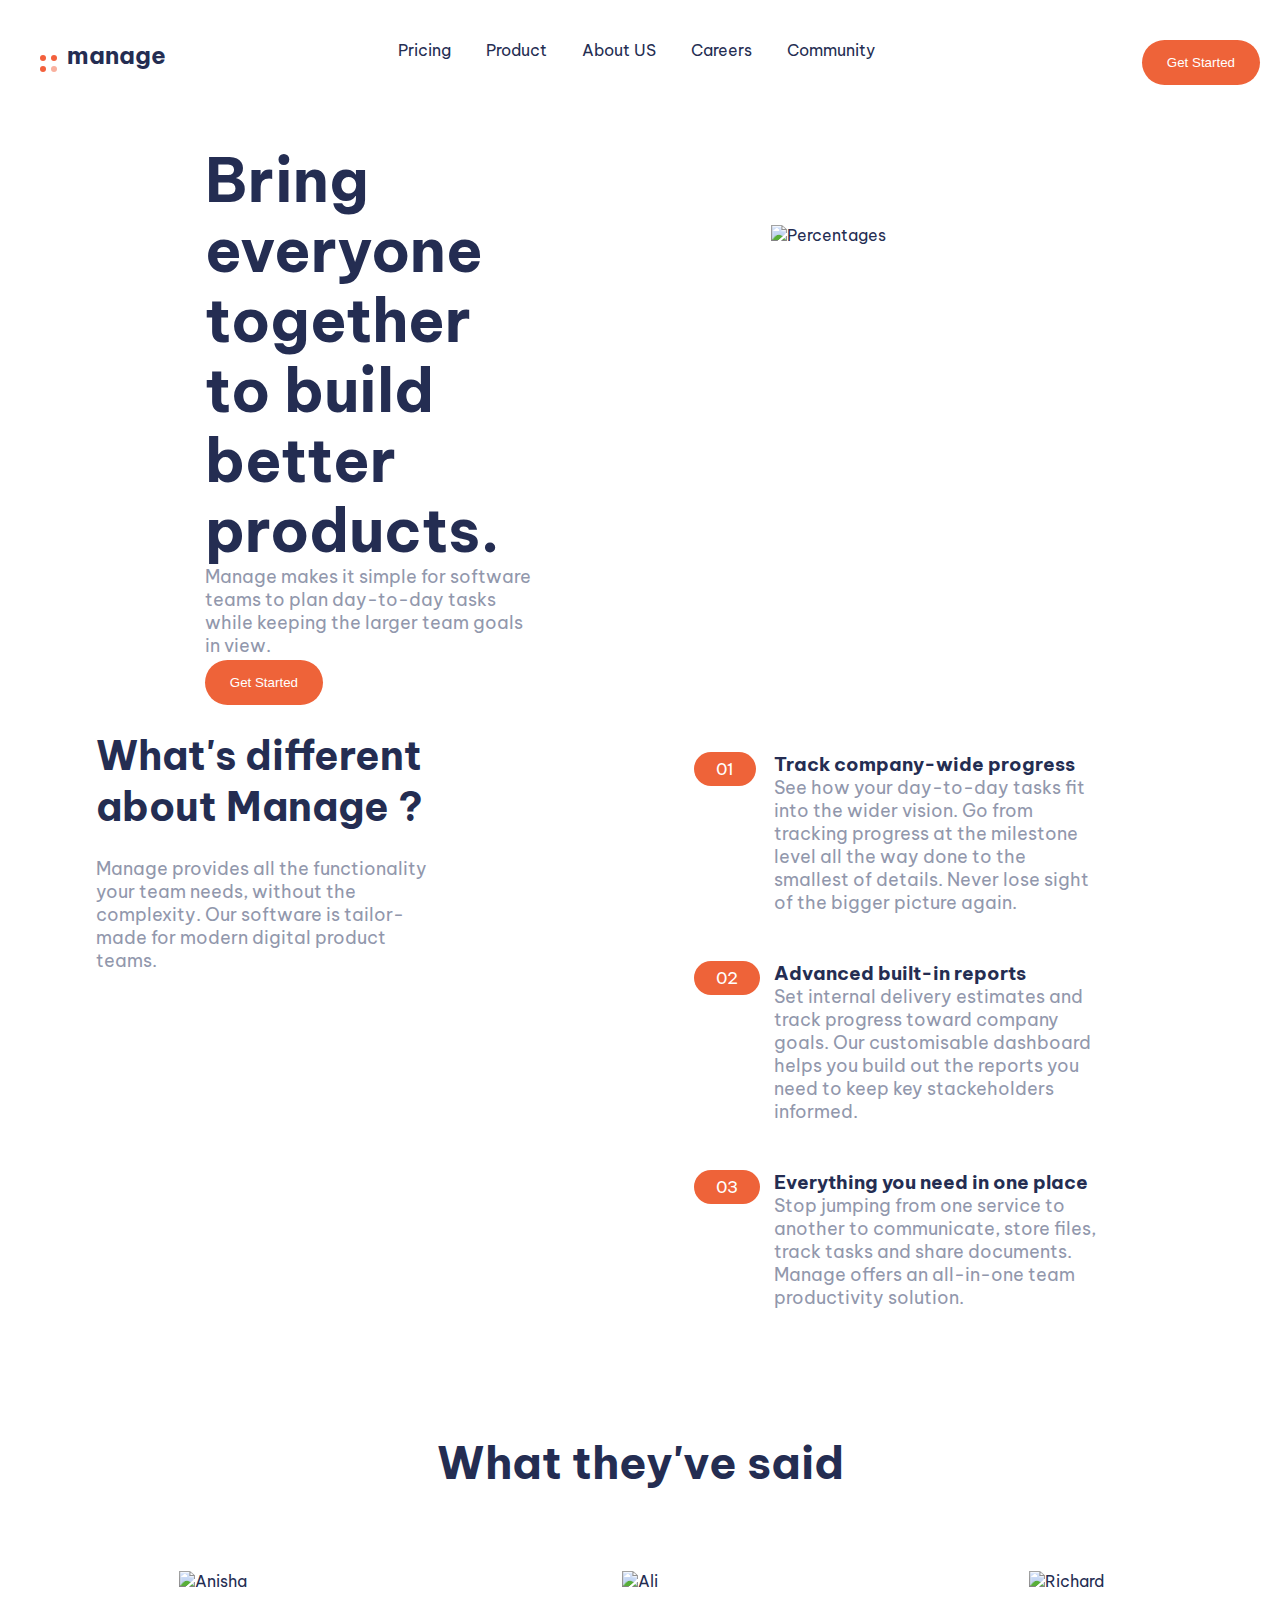
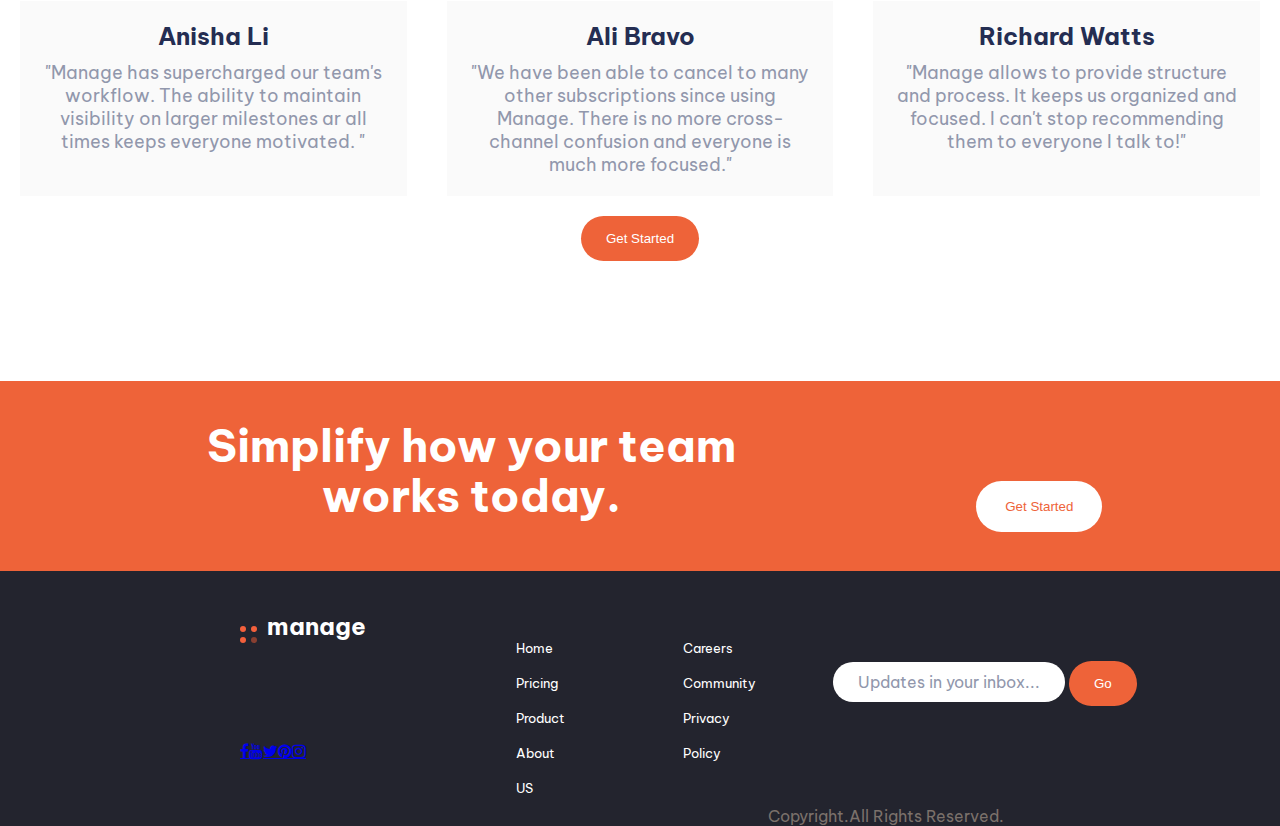
==== commit 3ebf74e0: "Update index.html" ====
--- a/index.html
+++ b/index.html
@@ -1,4 +1,3 @@
-
 <!DOCTYPE html>
 <html lang="en">
     <head>
@@ -199,11 +198,11 @@
             </div> </div>
 <div><h2 style="color: #ffffff;">manage</h2></div></div>
 <div id="socialMedia">
-<a href="#" class="fa"></a>
-<a href="#" class="fa"></a>
-<a href="#" class="fa"></a>
-<a href="#" class="fa"></a>
-<a href="#" class="fa"></a>
+<a href="#" class="fa fa-facebook"></a>
+<a href="#" class="fa fa-youtube"></a>
+<a href="#" class="fa fa-twitter"></a>
+<a href="#" class="fa fa-pinterest"></a>
+<a href="#" class="fa fa-instagram"></a>
 </div>
 
 </div>
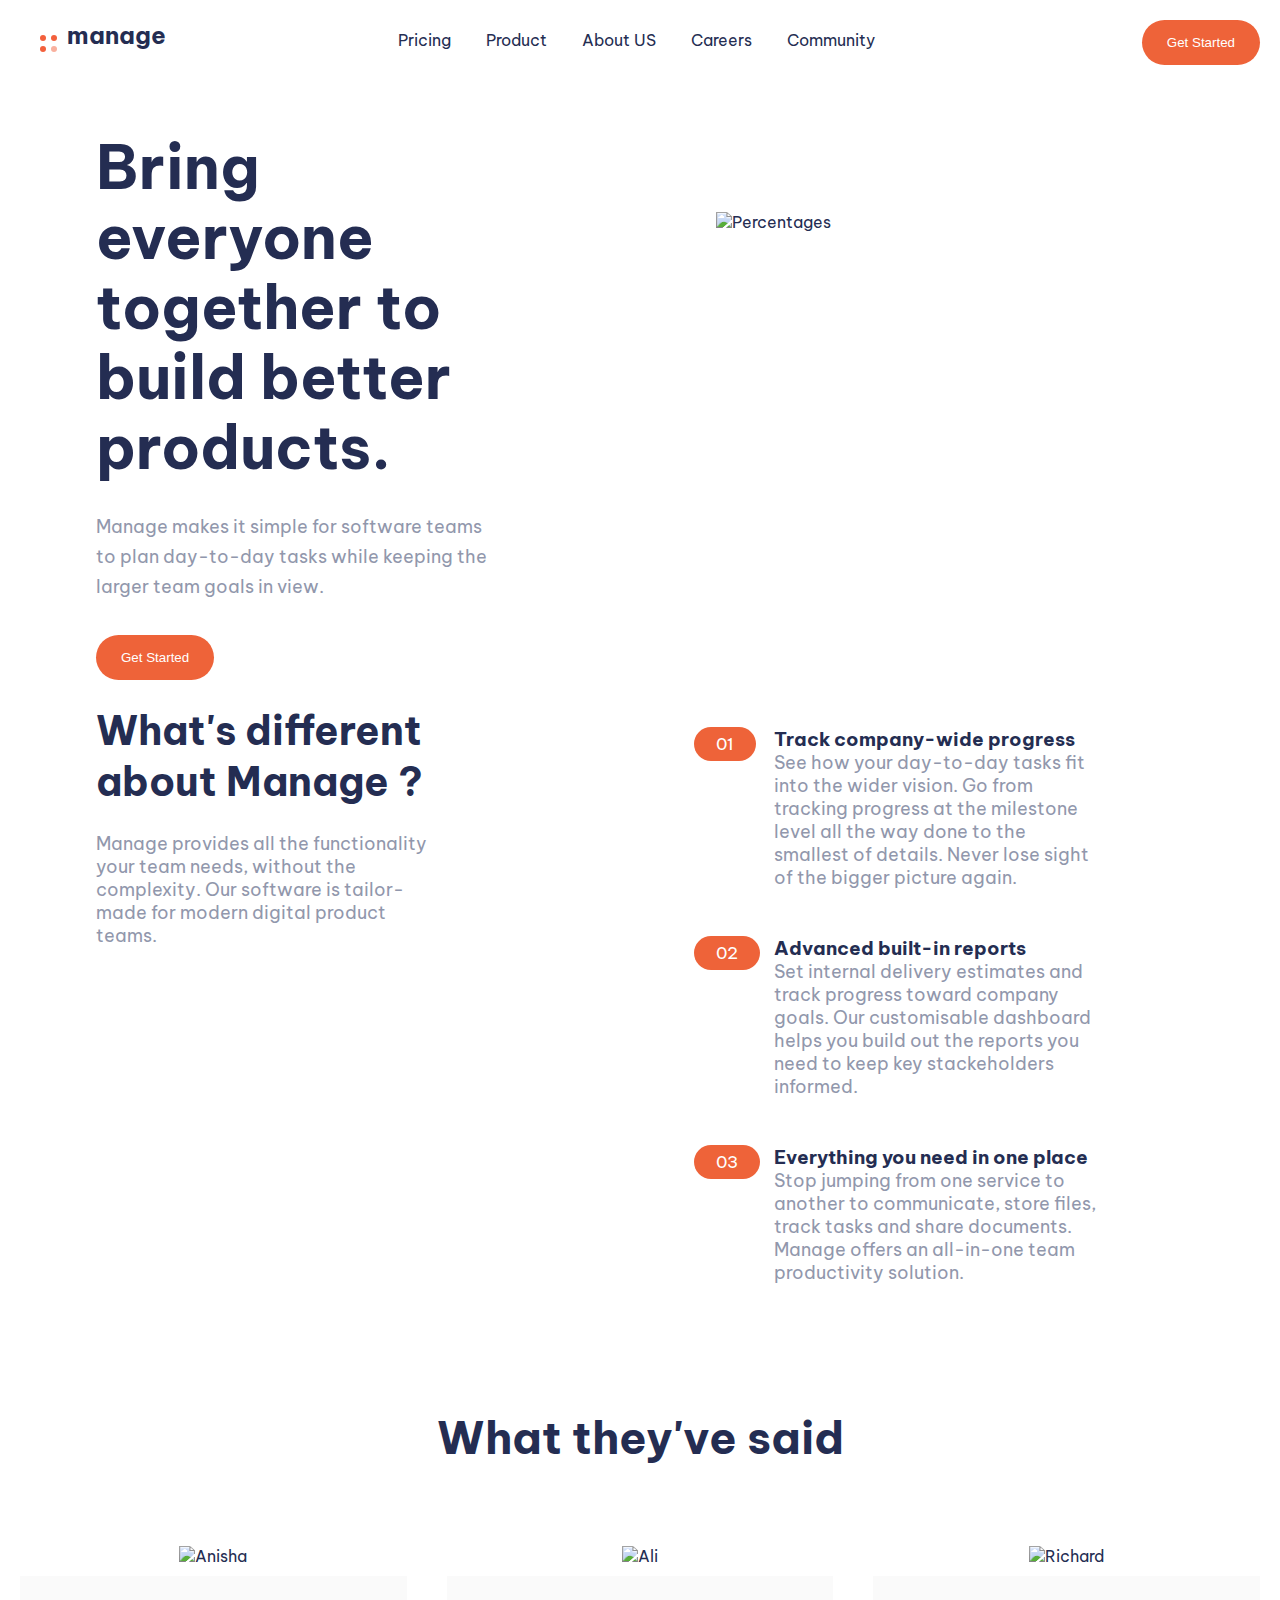
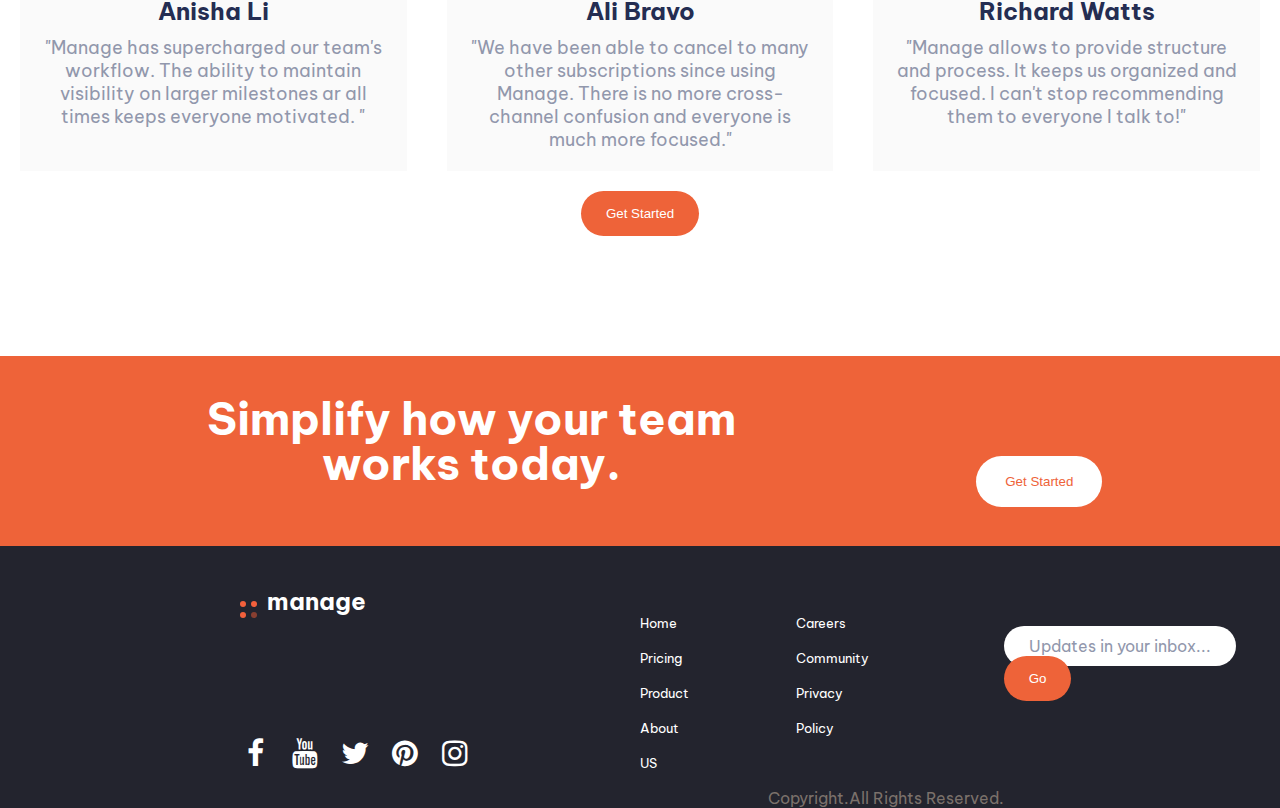
==== commit ef49db9b: "MeetingChanges" ====
--- a/index.html
+++ b/index.html
@@ -18,18 +18,6 @@
     </head>
     <body>
         <img id="firstBackground" src = "https://manage-to.netlify.app/images/bg-tablet-pattern.svg" alt = "background">
-
-       <!-- <nav id = "navbarD">
-            <span><h3>manage</h3></span>
-            <div id = "menu">
-                <a >Pricing</a>
-                <a>Product</a>
-                <a>About US</a>
-                <a>Careers</a>
-                <a>Community</a>
-            </div>
-            <button class = "startButton">Get Started</button>
-        </nav> -->
         <nav id = "navbarD">
             <div id = "navBar">
                 <div class="logo">
@@ -58,7 +46,7 @@
                 <a href="communitu">Community</a> 
             <br><br>  
             </div>
-               <div style="padding-bottom: 20px;"><button class = "startButton" style= "margin-right: 60px;">Get Started</button></div>
+               <div style="padding-bottom: 12px;"><button class = "startButton" style= "margin-right: 60px;">Get Started</button></div>
             </div>
         </nav>
 
@@ -123,20 +111,23 @@
 
         <div id = "thirdContainer">
             <div id = "thirdTitle"><strong>What they've said</strong></div>
+
             <div id = "feedBackContainer"><!--FeedBack Container Start-->        
                 <!--Manual slides inputs-->
+                <!-- to delete this buttons after doing the js -->  
                 <input type = "radio" name = "radioBtn" id = "AnishasBtn">             
                 <input type = "radio" name = "radioBtn" id = "AlisBtn">
                 <input type = "radio" name = "radioBtn" id = "RichardsBtn">
-        
+                
                 <div class = "feedBack firstFeedBack">
                     <img src = "https://manage-to.netlify.app/images/avatar-anisha.png" alt= "Anisha">
-                    <div class="names"><strong>Anisha Li</strong></div> 
-                    <p>       
-                        "Manage has supercharged our team's workflow.
-                        The ability to maintain visibility on larger milestones ar all times
-                        keeps everyone motivated.   "
-                    </p>
+                    <div class="names"><strong>Anisha Li</strong> 
+                        <p>                        
+                            "Manage has supercharged our team's workflow.
+                            The ability to maintain visibility on larger milestones ar all times
+                            keeps everyone motivated.   "
+                        </p>
+                    </div>
                 </div> <!--First FeedBack--> 
                 
                 <div class = "feedBack">
@@ -207,18 +198,17 @@
 
 </div>
 <div id="menuAndsec">
-<div id="menuFooter">
-    <div id="menuColumn1">
-    <a href="Home">Home</a>
-    <a href="pricing">Pricing</a> 
-    <a href ="product">Product</a> 
-    <a href="about">About US</a> 
-</div>
-<div id="menuColumn2">
-    <a href ="careers">Careers</a>
-    <a href="communitu">Community</a>
-    <a href="privacy">Privacy Policy</a>
-    
+    <div id="menuFooter">
+        <div id="menuColumn1">
+        <a href="Home">Home</a>
+        <a href="pricing">Pricing</a> 
+        <a href ="product">Product</a> 
+        <a href="about">About US</a> 
+    </div>
+    <div id="menuColumn2">
+        <a href ="careers">Careers</a>
+        <a href="communitu">Community</a>
+        <a href="privacy">Privacy Policy</a>
     </div>
 </div>
 <diV id="secPart4">
--- a/manage.css
+++ b/manage.css
@@ -14,44 +14,7 @@
     color: #242d52;
     /*color: #242d52;*/
 }
-/*
-}
-body{
-    background-image:url("https://manage-to.netlify.app/images/bg-tablet-pattern.svg");
-    background-repeat: no-repeat;
-    font-family: 'Be Vietnam';
-     background-position:-380px 300px;
-    color: #242d52;
-}
-#navBar{
-    display: flex;
-    justify-content: space-between;
-    flex-direction: row;
-    padding-top:40px;
-    margin-left: 40px;
-   position: relative; 
-}
-a{
-color: #242d52;
-text-decoration: none;
-}
-#navbarD{
-    width: 100%;
-    margin: 0 auto;
-    display: flex;
-    position: sticky;
-    padding: 20px 0;
-    top: 0;
-    background-color: white;
-    z-index: 1500;
-}
-#menu{
-    width: 60%;
-    display: flex;
-    justify-content: space-evenly;
-    padding-left: 20%;
-}
-*/
+
                
 #firstBackground{
     position: absolute;
@@ -67,13 +30,13 @@
     display: flex;
     justify-content: space-between;
     flex-direction: row;
-    padding-top:40px;
+    padding-top: 20px;
     margin-left: 40px;  
 }
 
 #navbarD{
     width: 100%;
-    padding: 0 7.5% 0 0;
+    padding: 0px 7.5% 15px 0;
     position: sticky; 
     top: 0;
     z-index: 100;
@@ -85,6 +48,7 @@
     justify-content: space-between;
     margin: 0 auto;
     width: 40%;
+    padding-top: 10px;
 }
 
 #menu a{
@@ -94,7 +58,8 @@
 
 #menu a:hover{
     text-decoration-color: #ee6339;
-    text-decoration-line: underline;      
+    text-decoration-line: underline;   
+    cursor: pointer;           
 }
 
 .container{
@@ -108,8 +73,7 @@
 #firstPart{
 font-size:30px;
 margin-top: 40px;
-padding-left: 10%;
-width: 30%;
+width: 40%;
 }
 
 h1{
@@ -118,14 +82,18 @@
 }
 
 #firstPart p{
+    width: 90%;
     font-size:18px;
     font-family: 'Be Vietnam';
     color: #9197ac;
+    padding-top: 30px;
+    line-height: 30px;
+    padding-bottom: 30px;
 }
 
 #secPart{
     /*تعديل padding 100-> 120 &width:38*/
-
+    padding-right: 5%;
     padding-top: 120px;
     width:38%;
    /* padding-right: 80px;*/
@@ -147,6 +115,7 @@
     color: #242d52; 
     margin: 25px 0;
     font-size: 40px;
+    width: 100%;
     font-weight: bolder;
 }
 
@@ -221,8 +190,8 @@
 
 #feedBackContainer{
     display: flex;
-    width: 100%;
     padding-top: 110px;
+    overflow-x: hidden;
     /*justify-content: space-evenly;*/
 }
 
@@ -260,6 +229,7 @@
     z-index: -6;
     margin-top: 70px;
 }
+
 .manualBtn{
     display: none;
 }
@@ -325,9 +295,10 @@
 }
 
 #firstFooter h1 {
-    line-height: 40px;
+    line-height: 45px;
     padding-top: 20px;
     position: relative;
+    font-size: 45px;
 }
 #firstPart3{
     width: 70%;
@@ -374,10 +345,6 @@
 padding-right: 150px;
 }
 
-#secFooter img {
-width: 35px;
-height: 35px;
-}
 #menuColumn1{
 display: flex;
 flex-direction: column;
@@ -415,10 +382,7 @@
     color: #ee6339;      
     }
     
-#firstPart3 h1{
-    font-size: 45px;
-    line-height:50px ;
-    }
+
 label{
     background-color: #ffffff;
     padding: 10px 25px;
@@ -429,7 +393,7 @@
 
 #secPart4{
     padding-top:90px;
-    padding-left: 170px;
+    padding-left: 230px;
 }
 #copyright{
 color: #7b716b;
@@ -440,35 +404,96 @@
     display: flex;
     flex-direction: row;
 }
-#socialMedia img{
-    width: 25px;
-    height: 25px;
-}
-.social{
-    padding-left: 10%;
-    }
-@media screen and (max-width: 767px){                                                         
+
+.fa {
+    padding: 20px;
+    padding-left: 0;
+    font-size: 30px;
+    width: 30px;
+    text-align: center;
+    text-decoration: none;
+    border-radius: 50%;
+    color: white;
+  }
+  
+
+
+@media screen and (max-width: 1000px){ 
+
+    #menuFooter a{
+        color: #ffffff;
+        text-decoration: none;
+        font-size: small;
+        line-height:35px ;
+      }
+      
+      #menuFooter{
+          display: flex;
+          flex-direction: row;
+          gap:80%;
+          padding-top: 60px;
+      }
+      
 .icon{
  width: 35px;
  height: 5px;
  background-color: #242d52;
  margin: 6px 0;
 }
+
+#icons{
+    position: absolute;
+    right:  55px;
+    cursor: pointer;            
+  }
+
+#navbarD button{
+    display: none;
+}
+
+#menu{
+    display: flex;
+    flex-direction: column;
+    width: 50%;
+    background-color: #fff0eb;
+    position: absolute;
+    right: 0;
+    z-index: 99;
+    /*top: -500px;*/
+}    
+
+#menu a{
+    padding: 2.5vh 0;
+    text-align: center;
+    width: 100%;
+    margin: 0 auto;
+    font-weight: 600;
+}
+
+#firstPart{
+padding-left: 10%;
+}
+
 #navBar {
  display: flex;
  position: relative;
 }
- #icons{
-    position: absolute;
-    right: 0;
-  }
+
+.fa{
+    padding: 20px;
+}
+
 #firstPart{
     width: 100%;
-    padding-left: 10%;
+    padding-left: 5%;
     padding-bottom: 20%;
 }
+#firstPart .startButton{
+    margin-left: 35%;
+}
 #secPart img{
-padding-left: 10%;
+    width:250%;
+padding-left: 5%;
 }
 
 #Fcontainer{
@@ -486,21 +511,21 @@
     
 }
 
+/*
 #copyright{
     position: absolute;
-    top: 60px;
-}
+    bottom: 60px;
+}
+*/
 
 #menuFooter{
-  padding-left: 35%;
-  gap:15%
+  padding-left: 20%;
+  gap:40%
+
 }
 #socialMedia{
 flex-direction: row;
 padding-bottom: 20px;
-
-}
-.social{
 padding-left: 20%;
 }
 #secFooter{
@@ -514,25 +539,43 @@
 padding-top: 20px;
 }
 #firstPart4{
-    padding-left: 15%;
+    padding-left: 10%;
     padding-right: 20%;
     display: flex;
     flex-direction: column-reverse;
 
 }
 #secPart4 label{
-    padding-right: 20%;
-}
-
-}
+    padding-right: 10%;
+}
+#secPart3{
+margin-top: -40px;
+margin-left: 23%;
+}
+#secPart3 + img{
+    display: none;  
+}
+
+#secPart4{   
+    text-align: center;
+    padding: 0;
+    padding-top: 50px;
+}
+
+}
+
 @media screen and (max-width: 1000px){    
     /*Add margin- bottom to the firstPart1 to keep the background photo*/
    body{
     font-family: 'Be Vietnam';
     color: #242d52;
-    /*color: #242d52;*/
-    }
-
+    overflow-x: hidden;
+    }
+
+    #navBar .startButton{
+        top:-200px;
+    }
+      
     .container{
         display: grid; 
         grid-template-columns: auto;  
@@ -624,7 +667,7 @@
     #feedBackContainer{
         padding-top: 110px; 
         display: flex;
-        align-items: center;   
+        align-items: center; 
     }
 
     .feedBack{
@@ -641,12 +684,17 @@
         padding-top: 15px;
         width: 80vw;
         line-height: 35px;
+    } 
+
+    .description::before{
+        display: none;
     }
     /*FeedBack end (from the thirdPartContainer)*/   
 
-    /*Manual buttons start*/     
-    #thirdContainer input{
-        display: none;
+    /*Manual buttons start*/ 
+    
+    #thirdContainer > .startButton{
+        margin-top: 80px;
     }
 
     #feedBackBtns{   
@@ -662,6 +710,7 @@
         border-radius: 10px;
         transition: 1s;
         margin-right: 40px;
+        display: flex;
     }
 
     .manualBtn:hover{
@@ -682,4 +731,4 @@
     /*Manual buttons end*/ 
     /*Third Container end(the thirdPart from the page)*/
 
-}
+}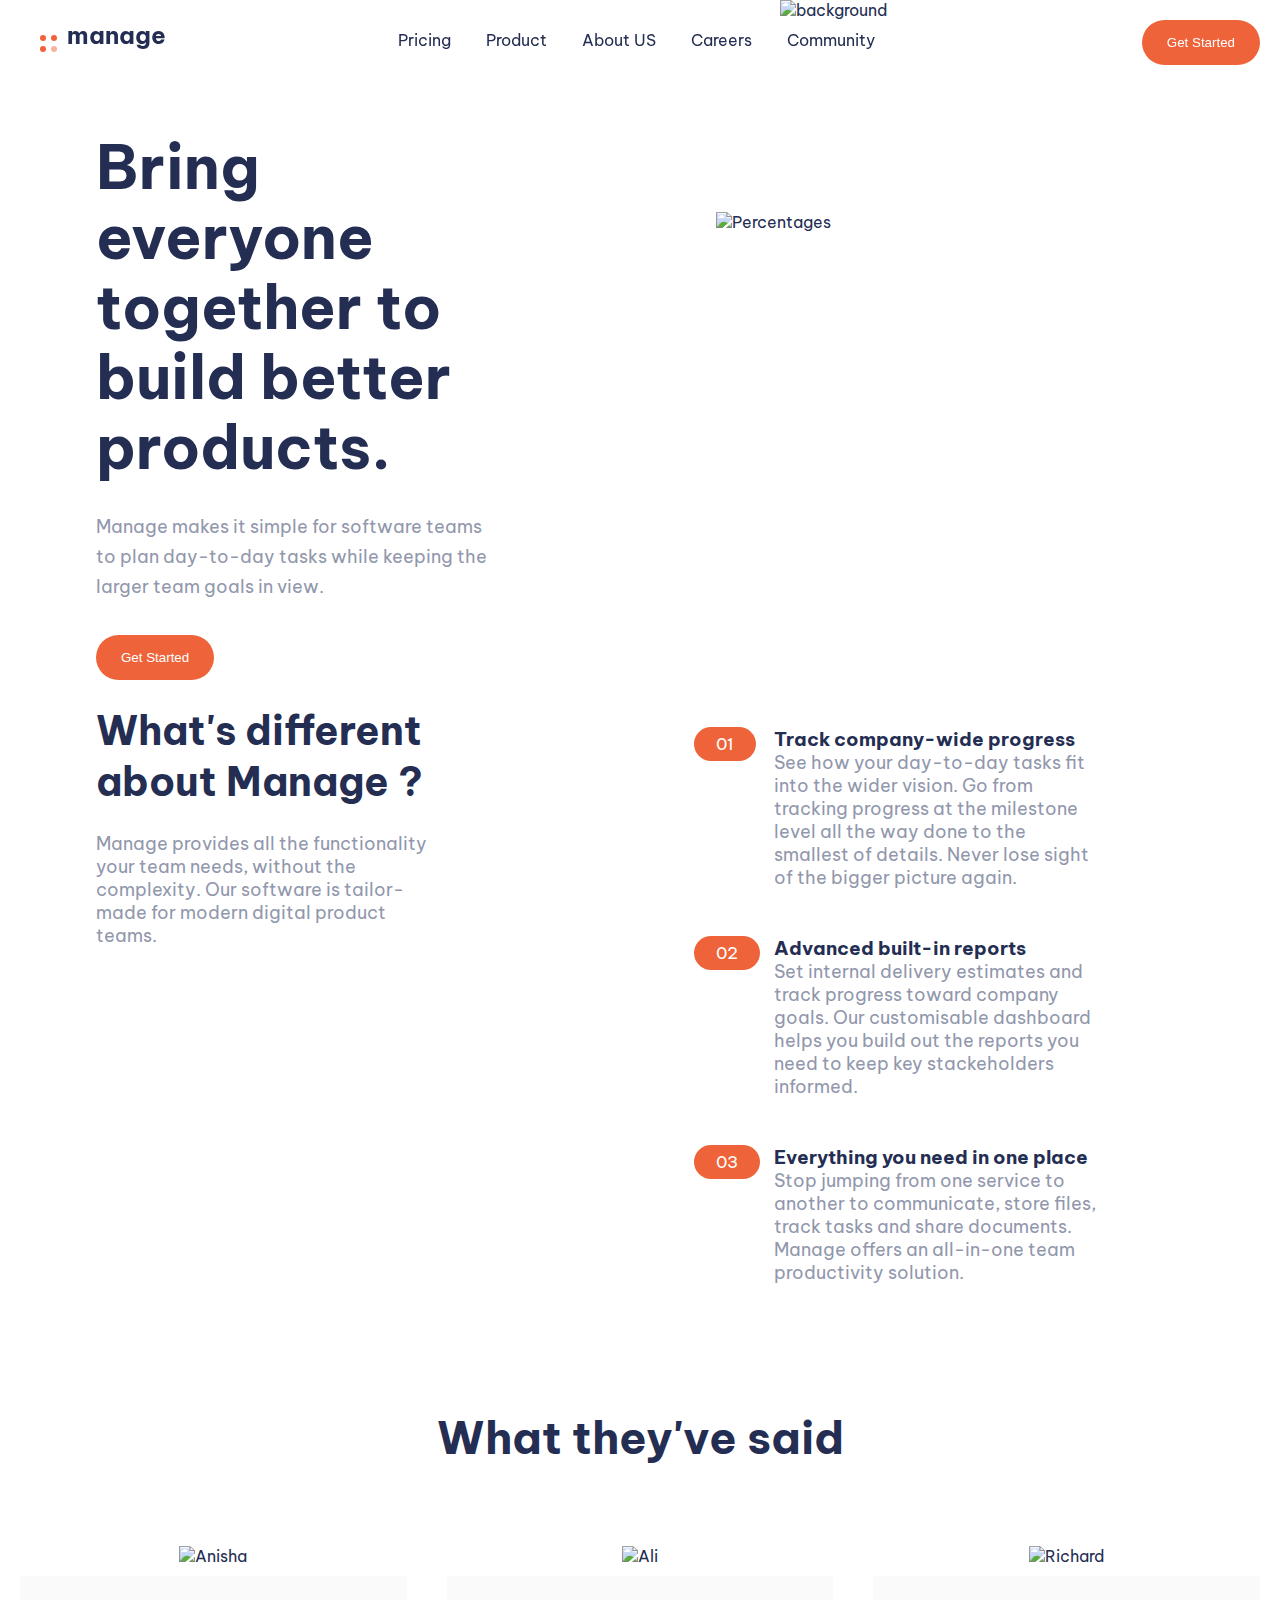
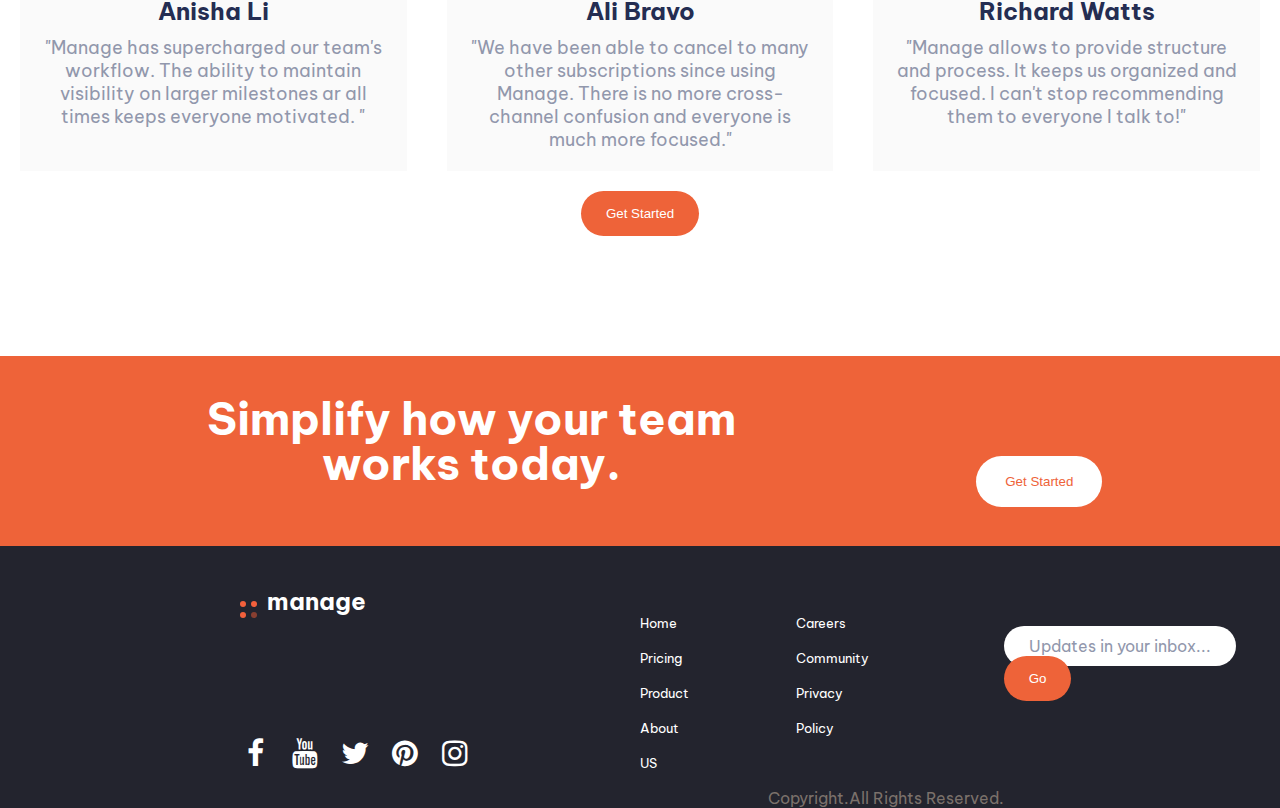
==== commit 8f0d3beb: "adding js to feedBack section" ====
--- a/index.html
+++ b/index.html
@@ -6,6 +6,7 @@
         <link href='https://fonts.googleapis.com/css?family=Be Vietnam' rel='stylesheet'>
         <link href="manage.css" rel = "stylesheet">
         <script src = "manage.js" defer></script>
+        <script src = 'https://ajax.googleapis.com/ajax/libs/jquery/3.5.1/jquery.min.js' ></script>
         <meta name="viewport" content="width=device-width, initial-scale=1">
         <meta name="description" content="Bring everyone 
         together to build 
@@ -130,7 +131,7 @@
                     </div>
                 </div> <!--First FeedBack--> 
                 
-                <div class = "feedBack">
+                <div class = "feedBack secf">
                     <img src = "https://manage-to.netlify.app/images/avatar-ali.png" alt = "Ali">
                     <div class="names"><strong>Ali Bravo</strong></div> 
                      <p>
--- a/manage.css
+++ b/manage.css
@@ -40,7 +40,6 @@
     position: sticky; 
     top: 0;
     z-index: 100;
-    background-color: white;
 }
 
 #menu{
@@ -405,6 +404,10 @@
     flex-direction: row;
 }
 
+#socialMedia a:hover{
+    color: #ee6339;        
+}
+
 .fa {
     padding: 20px;
     padding-left: 0;
@@ -420,26 +423,26 @@
 
 @media screen and (max-width: 1000px){ 
 
-    #menuFooter a{
-        color: #ffffff;
-        text-decoration: none;
-        font-size: small;
-        line-height:35px ;
-      }
+#menuFooter a{
+    color: #ffffff;
+    text-decoration: none;
+    font-size: small;
+    line-height:35px ;
+    }
       
-      #menuFooter{
-          display: flex;
-          flex-direction: row;
-          gap:80%;
-          padding-top: 60px;
-      }
-      
+#menuFooter{
+    display: flex;
+    flex-direction: row;
+    gap:80%;
+    padding-top: 60px;
+}
+
 .icon{
- width: 35px;
- height: 5px;
- background-color: #242d52;
- margin: 6px 0;
-}
+    width: 35px;
+    height: 5px;
+    background-color: #242d52;
+    margin: 6px 0;
+    }
 
 #icons{
     position: absolute;
@@ -451,7 +454,7 @@
     display: none;
 }
 
-#menu{
+#menu {
     display: flex;
     flex-direction: column;
     width: 50%;
@@ -459,7 +462,7 @@
     position: absolute;
     right: 0;
     z-index: 99;
-    /*top: -500px;*/
+    top: -500px;
 }    
 
 #menu a{
@@ -717,6 +720,7 @@
         background: #ee6339;
     }
 
+    /*
     #AnishasBtn:checked ~ .firstFeedBack{
         margin-left: 0;
     }
@@ -728,6 +732,7 @@
     #RichardsBtn:checked ~ .firstFeedBack{
         margin-left: -200%;
     }
+
     /*Manual buttons end*/ 
     /*Third Container end(the thirdPart from the page)*/
 
